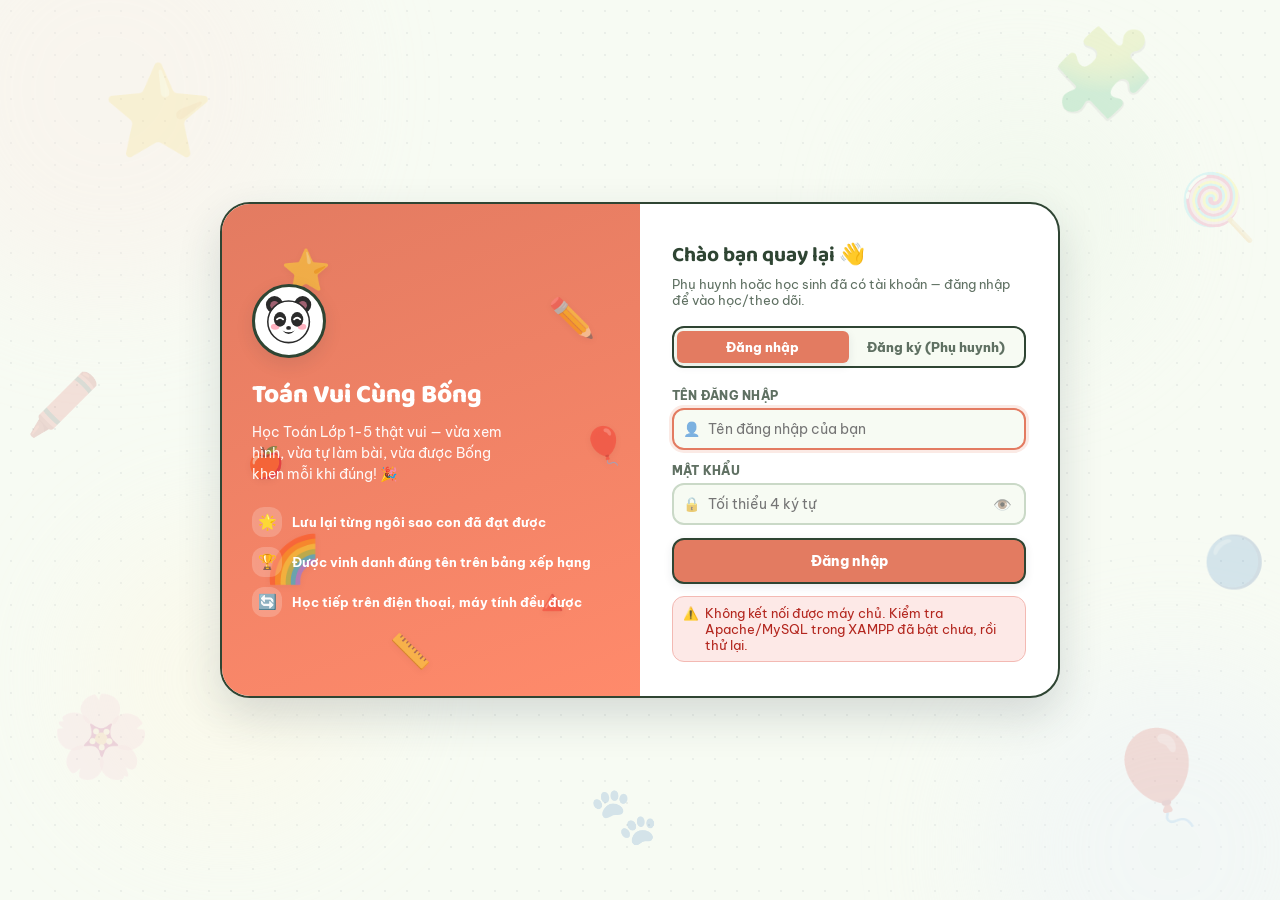
==== index.html @ b0e792e6 "Add files via upload" ====
<!DOCTYPE html>
<html lang="vi">
<head>
    <meta charset="UTF-8">
    <meta name="viewport" content="width=device-width, initial-scale=1.0">
    <meta name="description" content="MathUniverse - Học Toán Tiểu Học bám sách Kết Nối Tri Thức Với Cuộc Sống. Học sinh tự làm bài, gõ đáp án và được chấm điểm ngay, có hình minh họa trực quan cho mọi dạng bài.">
    <meta name="author" content="MathUniverse Team">
    <title>MathUniverse - Học Toán Tiểu Học</title>
    <link rel="preconnect" href="https://fonts.googleapis.com">
    <link rel="preconnect" href="https://fonts.gstatic.com" crossorigin>
    <link href="https://fonts.googleapis.com/css2?family=Nunito:wght@400;600;700;800;900&family=JetBrains+Mono:wght@500;700&display=swap" rel="stylesheet">
    <link rel="stylesheet" href="style.css">
    <link rel="manifest" href="manifest.json">
    <meta name="theme-color" content="#4e9b55">
    <link rel="icon" href="icon.svg" type="image/svg+xml">
    <link rel="apple-touch-icon" href="icon.svg">
</head>
<body>
    <a href="#main-content" class="skip-to-content">Bỏ qua, đến nội dung chính</a>

    <!-- ===== TOAST CONTAINER ===== -->
    <div id="toast-container"></div>

    <!-- ===== NAVBAR ===== -->
    <nav class="navbar">
        <div class="nav-left">
            <button class="hamburger" id="hamburgerBtn" aria-label="Mở/Đóng menu">☰</button>
            <div class="logo" onclick="showWelcome()">
                <span class="logo-mascot" id="header-mascot"></span>
                <div class="letters">
                    <span>T</span><span>o</span><span>á</span><span>n</span>&nbsp;<span>V</span><span>u</span><span>i</span>
                </div>
            </div>
        </div>
        <div class="nav-title">Học Mà Chơi — Chơi Mà Học</div>
        <div class="nav-actions">
            <button class="nav-stats-btn" onclick="openForestBook()" id="forest-book-nav-btn" title="Sổ Rừng Xanh">🐾 <span class="nav-btn-label">Rừng Xanh</span> <span class="mu-ff-badge" id="forest-book-count">0/6</span></button>
            <div class="nav-icon-group">
                <button class="darkmode-btn" id="soundToggleBtn" onclick="toggleSound()" title="Bật/tắt âm thanh" aria-label="Bật hoặc tắt âm thanh phản hồi" aria-pressed="false">🔊</button>
            </div>
            <div class="mode-switch">
                <button class="mode-btn active" id="modeLearnBtn" onclick="switchMode('learn')">📖 Học Công Thức</button>
                <button class="mode-btn" id="modeQuizBtn" onclick="switchMode('quiz')">📝 Ôn Tập</button>
            </div>
        </div>
    </nav>

    <div class="app-container">
        <aside class="sidebar" id="sidebar">
            <div class="sidebar-brand" onclick="showWelcome()">🏠 Trang Chủ</div>

            <!-- SEARCH BAR -->
            <div class="search-wrap" id="search-wrap-learn">
                <input type="text" id="formula-search" placeholder="🔍 Tìm công thức..." autocomplete="off" oninput="handleSearch(this.value)">
                <div class="search-results" id="search-results"></div>
            </div>


            <!-- ===== MENU CHẾ ĐỘ HỌC ===== -->
            <!-- 5 nhóm Lớp 1 → Lớp 5 được curriculum.js dựng động tại đây, bám sách Kết Nối Tri Thức Với Cuộc Sống -->
            <div id="menu-learn">
                <!-- BOOKMARKS -->
                <div class="menu-group" id="bookmark-group" style="display:none;">
                    <div class="menu-header">⭐ Đã Đánh Dấu</div>
                    <div class="recent-list" id="bookmark-list"></div>
                </div>
            </div>

            <!-- ===== MENU CHẾ ĐỘ QUIZ ===== -->
            <div id="menu-quiz" style="display:none;">
                <div class="menu-group" id="quiz-grade-group">
                    <div class="menu-header" id="quiz-grade-menu-header">📝 Chọn Khối Lớp</div>
                    <button class="menu-item quiz-select" data-grade="1" onclick="chooseLevel('lop1', this)">🐣 Ôn Tập Lớp 1</button>
                    <div class="highscore-box" data-grade="1" id="highscore-lop1">Lớp 1: chưa có dữ liệu</div>
                    <button class="menu-item quiz-select" data-grade="2" onclick="chooseLevel('lop2', this)">🐰 Ôn Tập Lớp 2</button>
                    <div class="highscore-box" data-grade="2" id="highscore-lop2">Lớp 2: chưa có dữ liệu</div>
                    <button class="menu-item quiz-select" data-grade="3" onclick="chooseLevel('lop3', this)">🐱 Ôn Tập Lớp 3</button>
                    <div class="highscore-box" data-grade="3" id="highscore-lop3">Lớp 3: chưa có dữ liệu</div>
                    <button class="menu-item quiz-select" data-grade="4" onclick="chooseLevel('lop4', this)">🦊 Ôn Tập Lớp 4</button>
                    <div class="highscore-box" data-grade="4" id="highscore-lop4">Lớp 4: chưa có dữ liệu</div>
                    <button class="menu-item quiz-select" data-grade="5" onclick="chooseLevel('lop5', this)">🦉 Ôn Tập Lớp 5</button>
                    <div class="highscore-box" data-grade="5" id="highscore-lop5">Lớp 5: chưa có dữ liệu</div>
                </div>
            </div>
        </aside>

        <main class="workspace" id="main-content">

            <!-- ================= CHẾ ĐỘ HỌC ================= -->
            <div id="learn-panels">
                <div id="welcome-screen" class="formula-panel active">
                    <div class="welcome-hero">
                        <div class="hero-blob hero-blob-1"></div>
                        <div class="hero-blob hero-blob-2"></div>
                        <div class="hero-mascot" id="hero-mascot"></div>
                        <h1 class="hero-title">Chào Mừng Đến Với <span class="hero-brand">Toán Vui</span>!</h1>
                        <p class="hero-subtitle" id="hero-greeting">Học toán không còn nhàm chán, gõ đáp án, và chinh phục từng khối lớp Tiểu Học nhé! 🚀</p>
                        <div class="hero-quote" id="hero-quote">💡 "Toán học là ngôn ngữ mà vũ trụ dùng để viết chính nó."</div>
                        <div class="streak-badge" id="streak-badge" style="display:none;">
                            <span class="streak-fire">🔥</span>
                            <span id="streak-count">0</span> ngày học liên tục
                        </div>
                    </div>

                    <section class="daily-mission-card" aria-labelledby="daily-mission-title">
                        <div class="daily-mission-art" aria-hidden="true">
                            <span class="mission-leaf leaf-1">🍃</span>
                            <span class="mission-leaf leaf-2">🍃</span>
                            <span class="mission-dot dot-1"></span>
                            <span class="mission-dot dot-2"></span>
                            <img src="bear-mission.svg" alt="Gấu con" class="daily-mission-mascot">
                        </div>
                        <div class="daily-mission-main">
                            <div class="daily-mission-kicker">🌿 NHIỆM VỤ HÔM NAY</div>
                            <h2 id="daily-mission-title">Giúp Gấu con thu thập 5 chiếc lá</h2>
                            <p id="daily-mission-desc">Trả lời 5 câu hỏi Toán phù hợp với lớp của bạn để hoàn thành nhiệm vụ.</p>
                            <div class="daily-mission-progress" id="daily-mission-progress" role="progressbar" aria-valuemin="0" aria-valuemax="5" aria-valuenow="0" aria-label="Đã hoàn thành 0 trên 5 câu hỏi">
                                <span class="mission-step">🍃</span>
                                <span class="mission-line"></span>
                                <span class="mission-step">🍃</span>
                                <span class="mission-line"></span>
                                <span class="mission-step">🍃</span>
                                <span class="mission-line"></span>
                                <span class="mission-step">🍃</span>
                                <span class="mission-line"></span>
                                <span class="mission-step">🍃</span>
                            </div>
                            <div class="daily-mission-status" id="daily-mission-status">Chưa bắt đầu · <strong>0 / 5 chiếc lá</strong></div>
                        </div>
                        <div class="daily-mission-reward">
                            <div class="reward-title">Phần thưởng</div>
                            <div class="reward-star" aria-hidden="true">★</div>
                            <div class="reward-points">+10 điểm</div>
                            <button type="button" class="daily-mission-btn" id="daily-mission-btn" onclick="startDailyMission()">BẮT ĐẦU NHIỆM VỤ <span aria-hidden="true">→</span></button>
                        </div>
                    </section>
                </div>

            </div>

            <!-- ================= CHẾ ĐỘ QUIZ ================= -->
            <div id="quiz-panels" style="display:none;">
                <div id="quiz-intro" class="formula-panel active">
                    <div class="welcome-box">
                        <h1>📝 Khu Vực Ôn Tập Tổng Hợp</h1>
                        <p>Chọn một khối lớp ở menu bên trái để bắt đầu 10 câu hỏi trộn từ tất cả bài học của lớp đó. Không giới hạn thời gian — tự làm bài, gõ đáp số, rồi bấm Xác Nhận để được chấm điểm ngay. Điểm cao nhất được lưu lại!</p>
                        <div class="feature-badges">
                            <span class="badge b-1">✦ 10 Câu / Bài</span>
                            <span class="badge b-2">✦ Không Giới Hạn Thời Gian</span>
                            <span class="badge b-3">✦ Lưu Điểm Cao</span>
                        </div>
                    </div>
                </div>

                <div id="quiz-difficulty-select" class="formula-panel">
                    <div class="welcome-box">
                        <h1>Chọn Mức Độ Đề — <span id="difficulty-level-label">Lớp 1</span></h1>
                        <p>Số liệu trong đề sẽ lớn hơn/khó hơn dần theo mức bạn chọn, nhưng vẫn đúng dạng bài đã học ở khối lớp này.</p>
                        <div class="difficulty-buttons">
                            <button class="calc-btn diff-btn diff-easy" onclick="promptStudentNameThenRun(() => startQuiz('easy'))">🟢 Dễ</button>
                            <button class="calc-btn diff-btn diff-medium" onclick="promptStudentNameThenRun(() => startQuiz('medium'))">🟡 Trung Bình</button>
                            <button class="calc-btn diff-btn diff-hard" onclick="promptStudentNameThenRun(() => startQuiz('hard'))">🔴 Khó</button>
                        </div>
                    </div>
                </div>

                <div id="quiz-active" class="formula-panel">
                    <div class="quiz-header">
                        <span id="quiz-level-label">Lớp 1</span>
                        <span id="quiz-progress">Câu 1 / 10</span>
                        <span id="quiz-score">Điểm: 0</span>
                    </div>
                    <!-- Progress bar -->
                    <div class="quiz-progress-bar">
                        <div class="quiz-progress-fill" id="quiz-progress-fill" style="width:10%;"></div>
                    </div>
                    <!-- Timer: không dùng cho Tiểu học (luôn ẩn), giữ lại phần tử để không vỡ code -->
                    <div class="quiz-timer-wrap" id="quiz-timer-wrap" style="display:none;">
                        <div class="quiz-timer-label" id="quiz-timer-label">⏱️ 60s</div>
                        <div class="quiz-timer-bar">
                            <div class="quiz-timer-fill" id="quiz-timer-fill"></div>
                        </div>
                    </div>
                    <div class="quiz-question" id="quiz-question">Đang tải câu hỏi...</div>
                    <!-- F1: Nút đọc to đề bài -->
                    <button id="quiz-read-btn" class="quiz-read-btn" style="display:none;" aria-label="Đọc to đề bài">
                        🔊 Nghe đề
                    </button>
                    <div class="mu-practice-visual" id="quiz-visual"></div>
                    <!-- F2: Chọn đáp án cho Lớp 1 & 2 (thay cho bộ đếm số trước đây) -->
                    <div id="quiz-choice-row" class="mu-choice-row" style="display:none;"></div>
                    <div class="input-area">
                        <input type="number" step="any" id="quiz-answer-input" placeholder="Nhập đáp số của bạn">
                    </div>
                    <button class="calc-btn" id="quiz-submit-btn" onclick="submitQuizAnswer()"><span class="btn-icon">✓</span><span class="btn-label">Xác Nhận Đáp Án</span></button>
                    <div class="output-box" id="quiz-feedback" style="display:none;"></div>
                    <button class="calc-btn next-btn" id="quiz-next-btn" style="display:none;" onclick="nextQuizQuestion()"><span class="btn-label">Câu Tiếp Theo</span><span class="btn-icon">→</span></button>
                </div>

                <div id="quiz-result" class="formula-panel">
                    <div class="welcome-box">
                        <h1 id="quiz-result-title">🎉 Hoàn Thành Bài Kiểm Tra!</h1>
                        <!-- Score ring -->
                        <div class="result-score-ring">
                            <svg width="130" height="130" viewBox="0 0 130 130">
                                <circle cx="65" cy="65" r="56" fill="none" stroke="#e5e7eb" stroke-width="10"/>
                                <circle cx="65" cy="65" r="56" fill="none" stroke="#4f46e5" stroke-width="10"
                                    stroke-dasharray="351.86" stroke-dashoffset="351.86"
                                    id="score-ring-circle" stroke-linecap="round"/>
                            </svg>
                            <div class="ring-num" id="result-ring-num">0</div>
                            <div class="ring-den">/10</div>
                        </div>
                        <div class="quiz-result-breakdown">
                            <div class="breakdown-card bc-correct">
                                <div class="bc-num" id="result-correct">0</div>
                                <div class="bc-label">✅ Đúng</div>
                            </div>
                            <div class="breakdown-card bc-wrong">
                                <div class="bc-num" id="result-wrong">0</div>
                                <div class="bc-label">❌ Sai</div>
                            </div>
                            <div class="breakdown-card bc-pct">
                                <div class="bc-num" id="result-pct">0%</div>
                                <div class="bc-label">📊 Tỉ Lệ</div>
                            </div>
                        </div>
                        <div style="display:flex;gap:12px;justify-content:center;margin-top:24px;flex-wrap:wrap;">
                            <button class="calc-btn" style="width:auto;padding:13px 28px;" onclick="retryQuiz()">🔄 Làm Lại</button>
                            <button class="calc-btn next-btn" id="quiz-result-back-btn" style="width:auto;padding:13px 28px;" onclick="showWelcome()">⬅ Trang Chủ</button>
                        </div>
                        <!-- Chỉ hiện cho bài Ôn Tập/Đề Thi thường (không phải luyện theo chủ đề
                             hay Nhiệm Vụ Hôm Nay) — khớp điều kiện saveToLeaderboard() trong quiz.js -->
                        <button type="button" class="leaderboard-entry-btn" id="quiz-result-leaderboard-btn" style="display:none;" onclick="openLeaderboard()">🏆 Xem Bảng Xếp Hạng</button>
                    </div>
                </div>

            </div>

        </main>
    </div>

    <!-- ===== MODAL GIỚI THIỆU LẦN ĐẦU (ONBOARDING) ===== -->
    <!-- ===== MODAL BẢNG XẾP HẠNG LỚP HỌC ===== -->
    <div class="modal-overlay" id="leaderboard-modal" onclick="closeLeaderboard(event)">
        <div class="modal-box" onclick="event.stopPropagation()">
            <div class="modal-header">
                <span class="modal-title">🏆 Bảng Xếp Hạng Lớp Học</span>
                <button class="modal-close" onclick="closeLeaderboard()" aria-label="Đóng">✕</button>
            </div>
            <p class="stats-note">📌 Bảng này lưu điểm của những học sinh đã làm bài <strong>trên chính máy này</strong>. Nếu đổi thiết bị, bảng xếp hạng sẽ không đồng bộ (vì web không có server).</p>
            <div class="lb-filter">
                <button class="fc-filter-btn active" data-level="all" onclick="filterLeaderboard('all', this)">Tất Cả</button>
                <button class="fc-filter-btn" data-level="lop1" onclick="filterLeaderboard('lop1', this)">Lớp 1</button>
                <button class="fc-filter-btn" data-level="lop2" onclick="filterLeaderboard('lop2', this)">Lớp 2</button>
                <button class="fc-filter-btn" data-level="lop3" onclick="filterLeaderboard('lop3', this)">Lớp 3</button>
                <button class="fc-filter-btn" data-level="lop4" onclick="filterLeaderboard('lop4', this)">Lớp 4</button>
                <button class="fc-filter-btn" data-level="lop5" onclick="filterLeaderboard('lop5', this)">Lớp 5</button>
            </div>
            <div class="lb-list" id="leaderboard-list"></div>
            <button class="calc-btn" style="margin-top:14px;background:linear-gradient(135deg,#dc2626,#991b1b);" onclick="clearLeaderboard()">🗑️ Xóa Bảng Xếp Hạng</button>
        </div>
    </div>

    <!-- ===== MODAL NHẮC NGHỈ GIẢI LAO ===== -->
    <div class="modal-overlay break-reminder-overlay" id="break-reminder-overlay">
        <div class="modal-box break-reminder-box" onclick="event.stopPropagation()">
            <div class="break-emoji-wrap">
                <span class="break-emoji">🦉</span>
                <div class="break-rings">
                    <div class="break-ring break-ring-1"></div>
                    <div class="break-ring break-ring-2"></div>
                </div>
            </div>
            <h2 class="break-title">Nghỉ Giải Lao Một Chút Nhé! 🌿</h2>
            <p class="break-msg">Bống mỏi mắt rồi! Mình đứng dậy vươn vai một chút nhé!</p>
            <div class="break-tips">
                <div class="break-tip">👀 Nhìn ra xa ít nhất 20 giây</div>
                <div class="break-tip">🙆 Vươn tay và lắc cổ nhẹ nhàng</div>
                <div class="break-tip">💧 Uống một ngụm nước mát</div>
            </div>
            <div class="break-actions">
                <button class="calc-btn" id="break-ok-btn" onclick="dismissBreak(false)">Mình Sẵn Sàng Rồi! 💪</button>
                <button class="break-snooze-btn" onclick="dismissBreak(true)">⏰ Snooze 5 phút</button>
            </div>
        </div>
    </div>

    <!-- ===== MODAL NHẬP TÊN TRƯỚC KHI LÀM BÀI (dùng cho bảng xếp hạng) ===== -->
    <div class="modal-overlay" id="name-prompt-modal">
        <div class="modal-box" style="max-width:360px;" onclick="event.stopPropagation()">
            <div class="modal-header">
                <span class="modal-title">👋 Bạn Tên Gì?</span>
            </div>
            <p style="font-size:0.85rem;color:var(--text-3);margin-bottom:14px;">Nhập tên để lưu điểm vào Bảng Xếp Hạng Lớp Học (có thể bỏ trống nếu không muốn tham gia).</p>
            <input type="text" id="student-name-input" placeholder="Tên của bạn..." style="width:100%;padding:12px 16px;border:2px solid var(--border);border-radius:var(--r-md);font-size:1rem;font-weight:700;margin-bottom:14px;box-sizing:border-box;">
            <button class="calc-btn" onclick="confirmStudentName()">Bắt Đầu Làm Bài 🚀</button>
        </div>
    </div>

    <div class="modal-overlay" id="onboarding-modal">
        <div class="modal-box onboarding-box" onclick="event.stopPropagation()">
            <div class="onboarding-header">
                <span class="onboarding-logo" id="onboarding-mascot"></span>
                <h2>Chào bạn! Mình là Bống 🐼</h2>
                <p>Mình sẽ học Toán cùng bạn — vui lắm luôn, cùng xem nhé:</p>
            </div>
            <div class="onboarding-features">
                <div class="ob-feature"><span class="ob-icon">🌸</span><div><strong>Vừa Học Vừa Chơi</strong><br>Cộng trừ có hoa có quả, hình học có hình vẽ thật — không phải chỉ đọc chữ.</div></div>
                <div class="ob-feature"><span class="ob-icon">✍️</span><div><strong>Tự Làm, Tự Chấm</strong><br>Bạn gõ đáp số của mình, Bống chấm luôn và giải thích cách làm nếu sai.</div></div>
                <div class="ob-feature"><span class="ob-icon">🎈</span><div><strong>Chọn Đúng Lớp Của Bạn</strong><br>Từ Lớp 1 đến Lớp 5, chọn lớp mình đang học ở khung bên trái nhé.</div></div>
                <div class="ob-feature"><span class="ob-icon">🏆</span><div><strong>Sưu Tầm Ngôi Sao</strong><br>Làm đúng nhiều câu để lên bảng xếp hạng và mở khóa huy hiệu thật xịn!</div></div>
            </div>
            <button class="calc-btn" onclick="closeOnboarding()">Học Cùng Bống Ngay 🚀</button>
        </div>
    </div>


    <script src="svg-shapes.js"></script>
    <script src="mascot.js"></script>
    <script src="forest-friends.js"></script>
    <script src="practice-engine.js"></script>
    <script src="curriculum.js"></script>
    <script src="app-core.js"></script>
    <script src="quiz.js"></script>
    <script src="extras.js"></script>
    <script src="story-arc.js"></script>
    <script src="db-sync.js"></script>
    <script src="auth-ui.js"></script>
    <script src="usage-guard.js"></script>
    <!-- Bảng Điều Khiển Phụ Huynh giờ là 1 trang riêng (parent.html + parent.js),
         không còn nạp chung vào trang học sinh này nữa. -->
</body>

</html>
---- style.css ----
@import url('https://fonts.googleapis.com/css2?family=Baloo+2:wght@500;600;700;800&family=Be+Vietnam+Pro:wght@400;500;600;700;800;900&family=JetBrains+Mono:wght@500;700&display=swap');

/* ===== DESIGN TOKENS — "VỞ BÀI TẬP SỐ" (DIGITAL NOTEBOOK) ===== */
:root {
    /* --- Nền giấy & mực --- */
    --white:    #ffffff;
    --paper:    #f7fbf3;
    --bg:       #f7fbf3;
    --bg-card:  #ffffff;
    --bg-sidebar: #fbfdf9;

    
    --blue:    #4f78c7;   
    --blue-lt: #eaf0fb;
    --cyan:    #2f9f8f;
    --cyan-lt: #d9f5f0;
    --green:   #4e9b55;   
    --green-lt:#e8f4e5;
    --orange:  #d9903d;   
    --orange-lt:#fff0dd;
    --pink:    #d9788f;   
    --pink-lt: #fae9ee;
    --purple:  #8a78b7;
    --purple-lt:#f0ecf8;
    --yellow:  #d9ab3f;  
    --yellow-lt:#fff6df;
    --coral:   #e37b61;   
    --coral-lt:#fbeae5;

    --text:     #2f4533;
    --text-2:   #5f7062;
    --text-3:   #95a398;
    --border:   #dfe9dc;
    --border-2: #cad9c7;

    /* --- Bóng đổ mềm mại, có độ mờ lan tỏa (thay cho kiểu "giấy cắt dán"
       cứng cạnh trước đây) — tạo cảm giác nhẹ nhàng, gần gũi hơn với các em
       nhỏ tuổi thay vì phong cách sắc cạnh kiểu ứng dụng văn phòng. --- */
    --shadow-sm:  0 3px 10px rgba(36,48,61,0.09);
    --shadow-md:  0 6px 18px rgba(36,48,61,0.11);
    --shadow-lg:  0 10px 26px rgba(36,48,61,0.13);
    --shadow-xl:  0 18px 44px rgba(36,48,61,0.16);

    /* --- Viền: mảnh và trong hơn (không còn viền đen đậm 2-3px) để mọi thẻ,
       nút, khung đều mềm mắt hơn — dùng --outline thay cho border đen. --- */
    --outline: rgba(73,108,75,0.14);

    /* --- Bo góc: tròn trịa, "bồng bềnh" hơn — phù hợp gu thẩm mỹ trẻ tiểu học --- */
    --r-sm: 12px;
    --r-md: 18px;
    --r-lg: 24px;
    --r-xl: 30px;
    --r-full: 9999px;

    /* --- Chuyển động --- */
    --ease: all 0.2s cubic-bezier(0.4,0,0.2,1);
    --ease-bounce: all 0.35s cubic-bezier(0.175,0.885,0.32,1.275);

    --font-display: 'Baloo 2', 'Nunito', sans-serif;
    --font-body: 'Be Vietnam Pro', 'Nunito', sans-serif;
}

/* ===== RESET ===== */
*, *::before, *::after { box-sizing: border-box; margin: 0; padding: 0; }
html { scroll-behavior: smooth; }

body {
    height: 100vh;
    min-height: 0;
    background: var(--paper);
    /* Nền giấy kẻ chấm (dot-grid) tinh tế thay vì các khối gradient mờ loang mặc định */
    background-image:
        radial-gradient(circle, rgba(36,48,61,0.06) 1px, transparent 1px);
    background-size: 22px 22px;
    display: flex;
    flex-direction: column;
    overflow: hidden;
    font-family: var(--font-body), -apple-system, BlinkMacSystemFont, sans-serif;
    color: var(--text);
}

/* ===== NAVBAR ===== */
.navbar {
    width: 100%;
    height: 68px;
    background: var(--white);
    display: flex;
    align-items: center;
    justify-content: space-between;
    padding: 0 28px;
    border-bottom: 3px solid var(--outline);
    z-index: 100;
    position: relative;
    flex-shrink: 0;
}

.nav-left { display: flex; align-items: center; gap: 4px; }

/* Hamburger */
.hamburger {
    background: var(--paper);
    border: 2px solid var(--outline);
    color: var(--text);
    font-size: 1.1rem;
    width: 38px;
    height: 38px;
    border-radius: var(--r-sm);
    cursor: pointer;
    display: flex;
    align-items: center;
    justify-content: center;
    transition: var(--ease);
    margin-right: 10px;
    box-shadow: var(--shadow-sm);
}
.hamburger:hover {
    background: var(--coral);
    border-color: var(--text);
    color: white;
    transform: translate(-1px,-1px);
    box-shadow: var(--shadow-md);
}

/* Logo — Bống (linh vật SVG) thay cho hộp chữ Σ lạnh lùng cũ */
.logo { cursor: pointer; display: flex; align-items: center; gap: 8px; }
.logo-mascot {
    display: flex;
    align-items: center;
    justify-content: center;
    filter: drop-shadow(var(--shadow-sm));
    animation: heroBounce 3.2s ease-in-out infinite;
}

/* ================================================================
   BỐNG TƯƠNG TÁC — chạm/bấm vào linh vật ở bất kỳ đâu để thấy Bống
   "sống", đổi cảm xúc và nói câu dễ thương (xem mascot.js).
   ================================================================ */
.mu-mascot-live { cursor: pointer; position: relative; }
.mu-mascot-live:hover .mu-mascot { transform: scale(1.08) rotate(-3deg); }
.mu-mascot-live .mu-mascot { transition: var(--ease-bounce); }
@keyframes muPokePop {
    0% { transform: scale(1); }
    35% { transform: scale(1.22) rotate(-6deg); }
    60% { transform: scale(0.94) rotate(4deg); }
    100% { transform: scale(1) rotate(0); }
}
.mu-poke-pop .mu-mascot { animation: muPokePop 0.5s cubic-bezier(0.34,1.56,0.64,1); }

.mu-mascot-bubble {
    position: absolute; bottom: 100%; left: 50%; transform: translateX(-50%);
    margin-bottom: 10px; white-space: nowrap; z-index: 20;
    background: #fff; color: var(--text); border: 2px solid var(--outline);
    border-radius: var(--r-full); padding: 6px 14px;
    font-family: var(--font-body); font-weight: 800; font-size: 0.78rem;
    box-shadow: var(--shadow-sm);
    animation: muBubbleIn 0.25s ease, muBubbleOut 0.25s ease 1.3s forwards;
    pointer-events: none;
}
.mu-mascot-bubble::after {
    content: ''; position: absolute; top: 100%; left: 50%; transform: translateX(-50%);
    border: 6px solid transparent; border-top-color: #fff; margin-top: -1px;
}
@keyframes muBubbleIn { from { opacity: 0; transform: translate(-50%, 6px) scale(0.85); } to { opacity: 1; transform: translate(-50%, 0) scale(1); } }
@keyframes muBubbleOut { from { opacity: 1; } to { opacity: 0; transform: translate(-50%, -6px) scale(0.9); } }
.letters { display: flex; align-items: center; gap: 1px; }
.letters span {
    display: inline-block;
    font-size: 1.6rem;
    font-weight: 800;
    font-family: var(--font-display);
    line-height: 1;
    transition: var(--ease-bounce);
}
.letters span:nth-child(1) { color: var(--blue); }
.letters span:nth-child(2) { color: var(--coral); }
.letters span:nth-child(3) { color: var(--green); }
.letters span:nth-child(4) { color: #ea580c; }
.letters span:nth-child(5) { color: #db2777; }
.letters span:hover { transform: translateY(-4px) scale(1.2); }
.letters span.active {
    animation: letterBounce 0.45s cubic-bezier(0.175,0.885,0.32,1.275);
}
@keyframes letterBounce {
    0%, 100% { transform: translateY(0) scale(1); }
    50% { transform: translateY(-8px) scale(1.25); }
}

/* Nav Title */
.nav-title {
    font-size: 0.95rem;
    font-weight: 700;
    color: var(--text-2);
    background: var(--bg);
    border: 1.5px solid var(--border);
    padding: 6px 18px;
    border-radius: var(--r-full);
    letter-spacing: 0.2px;
}

/* Mode Switch */
.mode-switch {
    display: flex;
    background: var(--bg);
    border: 1.5px solid var(--border);
    border-radius: var(--r-full);
    padding: 4px;
    gap: 4px;
}
.mode-btn {
    padding: 8px 20px;
    border: none;
    border-radius: var(--r-full);
    font-size: 0.875rem;
    font-weight: 800;
    font-family: 'Nunito', sans-serif;
    cursor: pointer;
    color: var(--text-2);
    background: transparent;
    transition: var(--ease);
    white-space: nowrap;
}
.mode-btn:hover { background: var(--white); color: var(--blue); }
.mode-btn.active {
    background: linear-gradient(135deg, #4f46e5, #7c3aed);
    color: #fff;
    box-shadow: 0 2px 12px rgba(79,70,229,0.35);
}

/* ===== LAYOUT ===== */
.app-container { flex: 1 1 auto; display: flex; min-height: 0; overflow: hidden; }

/* ===== SIDEBAR ===== */
.sidebar {
    width: 280px;
    background: var(--bg-sidebar);
    border-right: 3px solid var(--outline);
    display: flex;
    flex-direction: column;
    flex-wrap: nowrap;
    box-sizing: border-box;
    padding: 18px 12px;
    overflow-y: auto;
    overflow-x: hidden;
    gap: 16px;
    flex-shrink: 0;
}
.sidebar::-webkit-scrollbar { width: 4px; }
.sidebar::-webkit-scrollbar-thumb { background: var(--border-2); border-radius: 10px; }

/* Sidebar Brand — nút "Trang Chủ" kiểu nhãn dán */
.sidebar-brand {
    font-size: 0.9rem;
    font-weight: 700;
    font-family: var(--font-display);
    color: var(--text);
    padding: 11px 16px;
    background: var(--yellow-lt);
    border: 2px solid var(--outline);
    border-radius: var(--r-md);
    text-align: center;
    cursor: pointer;
    transition: var(--ease);
    box-shadow: var(--shadow-sm);
}
.sidebar-brand:hover {
    background: var(--yellow);
    transform: translate(-2px,-2px);
    box-shadow: var(--shadow-md);
}

/* Menu Groups */
.menu-group { display: flex; flex-direction: column; flex-wrap: nowrap; gap: 2px; width: 100%; box-sizing: border-box; }
#menu-learn, #menu-quiz { display: flex; flex-direction: column; flex-wrap: nowrap; width: 100%; box-sizing: border-box; }
.menu-item, .menu-header { width: 100%; box-sizing: border-box; }

.menu-header {
    width: 100%;
    font-size: 0.72rem;
    font-family: var(--font-display);
    font-weight: 700;
    text-transform: uppercase;
    letter-spacing: 0.6px;
    padding: 10px 10px;
    display: flex;
    align-items: center;
    gap: 6px;
    background: transparent;
    border: none;
    border-radius: var(--r-sm);
    cursor: pointer;
    box-sizing: border-box;
    transition: var(--ease);
}
.menu-header:hover { background: rgba(0,0,0,0.04); }
.mh-text { flex: 1; text-align: left; }
.mh-count {
    font-size: 0.62rem;
    font-weight: 800;
    background: rgba(0,0,0,0.08);
    padding: 2px 7px;
    border-radius: var(--r-full);
    font-family: var(--font-body), sans-serif;
    text-transform: none;
    letter-spacing: 0;
}
.mh-chevron {
    display: inline-block;
    transition: transform 0.25s ease;
    font-size: 0.7rem;
}
.menu-group.collapsed .mh-chevron { transform: rotate(-90deg); }

.menu-group-items {
    display: flex;
    flex-direction: column;
    gap: 2px;
    overflow: hidden;
    max-height: 900px;
    transition: max-height 0.3s ease, opacity 0.25s ease;
    opacity: 1;
}
.menu-group.collapsed .menu-group-items {
    max-height: 0;
    opacity: 0;
}

/* Grade-level color themes */
#menu-learn .menu-group:nth-child(1) .menu-header { color: var(--orange); }
#menu-learn .menu-group:nth-child(1) .menu-item:hover { background: var(--orange-lt); color: var(--orange); }
#menu-learn .menu-group:nth-child(1) .menu-item.active {
    background: linear-gradient(135deg, #ea580c, #dc2626);
    color: #fff;
    box-shadow: 0 4px 16px rgba(234,88,12,0.3);
}

#menu-learn .menu-group:nth-child(2) .menu-header { color: var(--blue); }
#menu-learn .menu-group:nth-child(2) .menu-item:hover { background: var(--blue-lt); color: var(--blue); }
#menu-learn .menu-group:nth-child(2) .menu-item.active {
    background: linear-gradient(135deg, #4f46e5, #7c3aed);
    color: #fff;
    box-shadow: 0 4px 16px rgba(79,70,229,0.3);
}

#menu-learn .menu-group:nth-child(3) .menu-header { color: var(--green); }
#menu-learn .menu-group:nth-child(3) .menu-item:hover { background: var(--green-lt); color: var(--green); }
#menu-learn .menu-group:nth-child(3) .menu-item.active {
    background: linear-gradient(135deg, #16a34a, #0d9488);
    color: #fff;
    box-shadow: 0 4px 16px rgba(22,163,74,0.3);
}

#menu-learn .menu-group:nth-child(4) .menu-header { color: var(--purple); }
#menu-learn .menu-group:nth-child(4) .menu-item:hover { background: var(--purple-lt); color: var(--purple); }
#menu-learn .menu-group:nth-child(4) .menu-item.active {
    background: linear-gradient(135deg, #7c3aed, #a21caf);
    color: #fff;
    box-shadow: 0 4px 16px rgba(124,58,237,0.3);
}

#menu-learn .menu-group:nth-child(5) .menu-header { color: var(--cyan); }
#menu-learn .menu-group:nth-child(5) .menu-item:hover { background: var(--cyan-lt); color: var(--cyan); }
#menu-learn .menu-group:nth-child(5) .menu-item.active {
    background: linear-gradient(135deg, #0891b2, #0e7490);
    color: #fff;
    box-shadow: 0 4px 16px rgba(8,145,178,0.3);
}

.menu-item {
    width: 100%;
    text-align: left;
    padding: 9px 13px;
    background: transparent;
    border: none;
    border-radius: var(--r-sm);
    font-size: 0.875rem;
    font-weight: 600;
    font-family: var(--font-body), sans-serif;
    color: var(--text-2);
    cursor: pointer;
    transition: var(--ease);
}
.menu-item.active { color: #fff; }

/* Quiz menu items */
#menu-quiz .menu-item:hover { background: var(--coral-lt); color: var(--coral); }
#menu-quiz .menu-item.active {
    background: var(--coral);
    color: #fff;
    box-shadow: var(--shadow-sm);
}

.highscore-box {
    padding: 9px 13px;
    background: var(--yellow-lt);
    border: 2px solid var(--outline);
    border-radius: var(--r-sm);
    font-size: 0.8rem;
    font-weight: 700;
    color: #8a6400;
    font-family: 'JetBrains Mono', monospace;
}

/* ===== WORKSPACE ===== */
.workspace {
    flex: 1;
    padding: 36px;
    overflow-y: auto;
    min-height: 0;
    display: flex;
    justify-content: center;
    align-items: flex-start;
    overscroll-behavior: contain;
}
.workspace::-webkit-scrollbar { width: 6px; }
.workspace::-webkit-scrollbar-thumb { background: var(--border-2); border-radius: 10px; }

/* ===== FORMULA PANEL ===== */
.formula-panel {
    display: none;
    width: 100%;
    max-width: 760px;
    background: var(--bg-card);
    border-radius: var(--r-lg);
    padding: 40px 44px;
    border: 3px solid var(--outline);
    box-shadow: var(--shadow-xl);
    animation: panelReveal 0.3s cubic-bezier(0.16,1,0.3,1) forwards;
    position: relative;
}

/* Góc "đục lỗ sổ tay" — chi tiết chữ ký gợi cảm giác thẻ bài tập thật */
.formula-panel::before {
    content: '';
    position: absolute;
    top: 18px; left: -3px;
    width: 10px; height: 10px;
    background: var(--paper);
    border: 3px solid var(--outline);
    border-radius: 50%;
}
.formula-panel[data-level="1"] { border-top: 8px solid var(--orange); }
.formula-panel[data-level="2"] { border-top: 8px solid var(--blue); }
.formula-panel[data-level="3"] { border-top: 8px solid var(--green); }
.formula-panel[data-level="4"] { border-top: 8px solid var(--purple); }
.formula-panel[data-level="5"] { border-top: 8px solid var(--cyan); }
#welcome-screen.formula-panel { border-top-width: 3px; }

.formula-panel.active { display: block; }

@keyframes panelReveal {
    from { opacity: 0; transform: translateY(14px); }
    to   { opacity: 1; transform: translateY(0); }
}

/* Panel heading */
.formula-panel h2 {
    font-size: 1.6rem;
    font-weight: 700;
    font-family: var(--font-display);
    color: var(--text);
    margin-bottom: 14px;
    line-height: 1.25;
}

/* Formula expression */
.formula-expr {
    background: linear-gradient(135deg, #ede9fe, #fce7f3);
    border: 1.5px solid rgba(124,58,237,0.2);
    border-left: 5px solid var(--purple);
    padding: 14px 20px;
    border-radius: var(--r-md);
    color: var(--purple);
    font-family: 'JetBrains Mono', monospace;
    font-size: 0.9rem;
    font-weight: 700;
    margin-bottom: 30px;
    line-height: 1.6;
}

/* ===== INPUT AREA ===== */
.input-area {
    display: flex;
    flex-direction: column;
    gap: 14px;
    margin-bottom: 22px;
}
.input-area.row { flex-direction: row; }
.input-area.row input,
.input-area.row select { flex: 1; min-width: 0; }

.input-area input,
.input-area select {
    padding: 13px 18px;
    border: 2px solid var(--border);
    border-radius: var(--r-md);
    font-size: 1rem;
    font-weight: 700;
    font-family: 'Nunito', sans-serif;
    outline: none;
    background: var(--bg);
    color: var(--text);
    transition: var(--ease);
    appearance: none;
    -webkit-appearance: none;
}
.input-area input::placeholder { color: var(--text-3); font-weight: 600; }
.input-area input:focus,
.input-area select:focus {
    border-color: var(--blue);
    background: var(--white);
    box-shadow: 0 0 0 4px rgba(79,70,229,0.12);
}
.input-area select { cursor: pointer; }

/* ===== CALC BUTTON ===== */
.calc-btn {
    width: 100%;
    padding: 14px 24px;
    border: 3px solid var(--outline);
    border-radius: var(--r-md);
    background: var(--coral);
    color: #fff;
    font-size: 1rem;
    font-weight: 700;
    font-family: var(--font-display);
    cursor: pointer;
    letter-spacing: 0.2px;
    transition: transform 0.12s ease, box-shadow 0.12s ease;
    position: relative;
    box-shadow: var(--shadow-md);
}
.calc-btn:active { transform: translate(3px,4px); box-shadow: none; }
.calc-btn:hover { filter: brightness(1.06); }

/* Next button (quiz) */
.next-btn {
    background: var(--green);
    box-shadow: var(--shadow-md);
    margin-top: 14px;
}
.next-btn:active { transform: translate(3px,4px); box-shadow: none; }

/* ===== OUTPUT BOX ===== */
.output-box {
    margin-top: 26px;
    background: var(--green-lt);
    border: 2px solid var(--outline);
    border-left: 6px solid var(--green);
    padding: 20px 24px;
    border-radius: var(--r-md);
    font-family: 'JetBrains Mono', monospace;
    font-size: 0.95rem;
    font-weight: 700;
    color: #14532d;
    line-height: 1.8;
    animation: outputPop 0.25s cubic-bezier(0.16,1,0.3,1);
}
@keyframes outputPop {
    from { opacity: 0; transform: translateY(6px); }
    to   { opacity: 1; transform: translateY(0); }
}
.mu-fb-mascot { display: flex; justify-content: center; margin-bottom: 8px; }
.mu-fb-mascot .mu-mascot { animation: heroBounce 1.6s ease-in-out infinite; }

/* ===== WELCOME SCREEN ===== */
.welcome-box { text-align: center; padding: 12px 0; }

.welcome-box h1 {
    font-size: 2.1rem;
    font-weight: 700;
    font-family: var(--font-display);
    color: var(--text);
    margin-bottom: 16px;
    line-height: 1.25;
}

.welcome-box p {
    font-size: 1.05rem;
    color: var(--text-2);
    line-height: 1.7;
    margin-bottom: 32px;
    max-width: 520px;
    margin-left: auto;
    margin-right: auto;
}
.welcome-box p strong { color: var(--blue); font-weight: 800; }

/* Feature badges */
.feature-badges { display: flex; justify-content: center; gap: 10px; flex-wrap: wrap; }
.badge {
    padding: 9px 20px;
    border-radius: var(--r-full);
    font-weight: 800;
    font-size: 0.85rem;
    transition: var(--ease);
    cursor: default;
    border: 2px solid transparent;
}
.badge:hover { transform: translateY(-3px); box-shadow: var(--shadow-md); }
.badge.b-1 { background: var(--cyan-lt);   color: var(--cyan);   border-color: rgba(8,145,178,0.25); }
.badge.b-2 { background: var(--purple-lt); color: var(--purple); border-color: rgba(124,58,237,0.25); }
.badge.b-3 { background: var(--green-lt);  color: var(--green);  border-color: rgba(22,163,74,0.25); }

/* ===== QUIZ ===== */
.quiz-header {
    display: flex;
    justify-content: space-between;
    align-items: center;
    background: var(--bg);
    border: 1.5px solid var(--border);
    border-radius: var(--r-md);
    padding: 13px 20px;
    margin-bottom: 24px;
}
.quiz-header span { font-size: 0.87rem; font-weight: 800; color: var(--text-2); }

#quiz-level-label {
    background: var(--purple-lt);
    color: var(--purple);
    padding: 4px 14px;
    border-radius: var(--r-full);
    font-size: 0.85rem;
}
#quiz-progress {
    background: var(--blue-lt);
    color: var(--blue);
    padding: 4px 14px;
    border-radius: var(--r-full);
    font-size: 0.85rem;
}
#quiz-score {
    background: var(--green-lt);
    color: var(--green);
    padding: 4px 14px;
    border-radius: var(--r-full);
    font-size: 0.85rem;
}

.quiz-question {
    font-size: 1.3rem;
    font-weight: 800;
    color: var(--text);
    background: var(--bg);
    border: 1.5px solid var(--border);
    border-radius: var(--r-lg);
    padding: 28px 30px;
    margin-bottom: 22px;
    line-height: 1.5;
    min-height: 88px;
    display: flex;
    align-items: center;
}

/* ===== SCROLLBAR ===== */
* { scrollbar-width: thin; scrollbar-color: var(--border-2) transparent; }

/* ===== KEYFRAMES ===== */
@keyframes slideIn {
    from { opacity: 0; transform: translateY(15px); }
    to   { opacity: 1; transform: translateY(0); }
}

/* ===== SIDEBAR COLLAPSE (Desktop) ===== */
.sidebar.collapsed {
    width: 0;
    padding: 0;
    overflow: hidden;
    border-right: none;
}

/* ===== SEARCH BAR ===== */
.search-wrap {
    position: relative;
}
.search-wrap input {
    width: 100%;
    padding: 9px 36px 9px 14px;
    border: 1.5px solid var(--border);
    border-radius: var(--r-full);
    font-size: 0.85rem;
    font-weight: 600;
    font-family: 'Nunito', sans-serif;
    background: var(--bg);
    color: var(--text);
    outline: none;
    transition: var(--ease);
}
.search-wrap input:focus {
    border-color: var(--blue);
    background: var(--white);
    box-shadow: 0 0 0 3px rgba(79,70,229,0.1);
}
.search-wrap input::placeholder { color: var(--text-3); }
.search-results {
    position: absolute;
    top: calc(100% + 6px);
    left: 0; right: 0;
    background: var(--white);
    border: 1.5px solid var(--border);
    border-radius: var(--r-md);
    box-shadow: var(--shadow-lg);
    z-index: 200;
    overflow: hidden;
    display: none;
}
.search-results.open { display: block; }
.search-result-item {
    padding: 10px 14px;
    font-size: 0.87rem;
    font-weight: 700;
    color: var(--text-2);
    cursor: pointer;
    transition: var(--ease);
    display: flex;
    align-items: center;
    gap: 8px;
}
.search-result-item:hover {
    background: var(--blue-lt);
    color: var(--blue);
}
.search-result-item .search-level {
    font-size: 0.7rem;
    font-weight: 800;
    padding: 2px 8px;
    border-radius: var(--r-full);
    margin-left: auto;
    white-space: nowrap;
}
.level-tag-1 { background: var(--orange-lt); color: var(--orange); }
.level-tag-2 { background: var(--blue-lt);   color: var(--blue); }
.level-tag-3 { background: var(--green-lt);  color: var(--green); }
.level-tag-4 { background: var(--purple-lt); color: var(--purple); }
.level-tag-5 { background: var(--cyan-lt);   color: var(--cyan); }

/* ===== RECENT VIEWED ===== */
.recent-list {
    display: flex;
    flex-direction: column;
    gap: 3px;
}
.recent-item {
    display: flex;
    align-items: center;
    gap: 6px;
    padding: 7px 12px;
    border-radius: var(--r-sm);
    font-size: 0.8rem;
    font-weight: 700;
    color: var(--text-3);
    cursor: pointer;
    transition: var(--ease);
    background: transparent;
    border: none;
    text-align: left;
    font-family: 'Nunito', sans-serif;
}
.recent-item:hover { background: var(--bg); color: var(--text-2); }

/* ===== TOAST NOTIFICATION ===== */
#toast-container {
    position: fixed;
    bottom: 24px;
    right: 24px;
    z-index: 9999;
    display: flex;
    flex-direction: column;
    gap: 10px;
    pointer-events: none;
}
.toast {
    display: flex;
    align-items: center;
    gap: 10px;
    padding: 12px 20px;
    background: var(--white);
    border-radius: var(--r-md);
    box-shadow: var(--shadow-lg);
    border-left: 4px solid var(--blue);
    font-size: 0.9rem;
    font-weight: 700;
    color: var(--text);
    pointer-events: all;
    animation: toastIn 0.35s cubic-bezier(0.16,1,0.3,1), toastOut 0.3s ease 2.7s forwards;
    min-width: 220px;
    max-width: 340px;
}
.toast.success { border-left-color: var(--green); }
.toast.error   { border-left-color: #dc2626; }
.toast.info    { border-left-color: var(--blue); }
@keyframes toastIn {
    from { opacity: 0; transform: translateX(40px); }
    to   { opacity: 1; transform: translateX(0); }
}
@keyframes toastOut {
    from { opacity: 1; transform: translateX(0); }
    to   { opacity: 0; transform: translateX(40px); }
}

/* ===== BOOKMARK BUTTON ===== */
.panel-actions {
    display: flex;
    gap: 8px;
    margin-bottom: 18px;
    flex-wrap: wrap;
}
.action-tag {
    display: inline-flex;
    align-items: center;
    gap: 5px;
    padding: 5px 14px;
    border-radius: var(--r-full);
    font-size: 0.78rem;
    font-weight: 800;
    font-family: 'Nunito', sans-serif;
    border: 1.5px solid var(--border);
    background: var(--bg);
    color: var(--text-2);
    cursor: pointer;
    transition: var(--ease);
}
.action-tag:hover { border-color: var(--blue); color: var(--blue); background: var(--blue-lt); }
.action-tag.bookmarked {
    background: var(--yellow-lt);
    border-color: rgba(202,138,4,0.3);
    color: var(--yellow);
}

/* ===== QUIZ TIMER ===== */
.quiz-timer-bar {
    height: 5px;
    background: var(--border);
    border-radius: var(--r-full);
    margin-bottom: 16px;
    overflow: hidden;
}
.quiz-timer-fill {
    height: 100%;
    background: linear-gradient(90deg, var(--green), var(--blue));
    border-radius: var(--r-full);
    transition: width 1s linear, background 0.5s ease;
    width: 100%;
}
.quiz-timer-fill.warning { background: linear-gradient(90deg, #ea580c, #dc2626); }

.quiz-timer-label {
    font-size: 0.8rem;
    font-weight: 800;
    font-family: 'JetBrains Mono', monospace;
    color: var(--text-3);
    text-align: right;
    margin-bottom: 4px;
}
.quiz-timer-label.warning { color: #dc2626; }

/* ===== QUIZ PROGRESS BAR ===== */
.quiz-progress-bar {
    height: 8px;
    background: var(--border);
    border-radius: var(--r-full);
    margin-bottom: 20px;
    overflow: hidden;
}
.quiz-progress-fill {
    height: 100%;
    background: linear-gradient(90deg, var(--blue), var(--purple));
    border-radius: var(--r-full);
    transition: width 0.4s cubic-bezier(0.16,1,0.3,1);
}

/* ===== QUIZ RESULT ENHANCED ===== */
.result-score-ring {
    width: 130px;
    height: 130px;
    border-radius: 50%;
    display: flex;
    flex-direction: column;
    align-items: center;
    justify-content: center;
    margin: 0 auto 24px;
    font-family: 'JetBrains Mono', monospace;
    position: relative;
}
.result-score-ring svg {
    position: absolute;
    top: 0; left: 0;
    transform: rotate(-90deg);
}
.result-score-ring .ring-num {
    font-size: 2.2rem;
    font-weight: 900;
    color: var(--blue);
    line-height: 1;
    position: relative;
    z-index: 1;
}
.result-score-ring .ring-den {
    font-size: 0.9rem;
    color: var(--text-3);
    font-weight: 700;
    position: relative;
    z-index: 1;
}

.quiz-result-breakdown {
    display: flex;
    justify-content: center;
    gap: 20px;
    margin-top: 20px;
    flex-wrap: wrap;
}
.breakdown-card {
    background: var(--bg);
    border: 1.5px solid var(--border);
    border-radius: var(--r-md);
    padding: 14px 22px;
    text-align: center;
    min-width: 100px;
    transition: var(--ease);
}
.breakdown-card:hover { border-color: var(--blue); background: var(--blue-lt); }
.breakdown-card .bc-num {
    font-size: 1.6rem;
    font-weight: 900;
    font-family: 'JetBrains Mono', monospace;
    line-height: 1;
    margin-bottom: 4px;
}
.breakdown-card .bc-label { font-size: 0.75rem; font-weight: 800; color: var(--text-3); }
.bc-correct .bc-num { color: var(--green); }
.bc-wrong   .bc-num { color: #dc2626; }
.bc-pct     .bc-num { color: var(--blue); }

/* ===== CONFETTI ===== */
.confetti-piece {
    position: fixed;
    width: 10px;
    height: 10px;
    border-radius: 2px;
    pointer-events: none;
    z-index: 9999;
    animation: confettiFall linear forwards;
}
@keyframes confettiFall {
    0%   { transform: translateY(-20px) rotate(0deg); opacity: 1; }
    100% { transform: translateY(110vh) rotate(720deg); opacity: 0; }
}

/* ===== STATS MODAL ===== */
.modal-overlay {
    position: fixed;
    inset: 0;
    background: rgba(0,0,0,0.4);
    backdrop-filter: blur(4px);
    z-index: 500;
    display: flex;
    align-items: center;
    justify-content: center;
    opacity: 0;
    pointer-events: none;
    transition: opacity 0.25s ease;
}
.modal-overlay.open {
    opacity: 1;
    pointer-events: all;
}
.modal-box {
    background: var(--white);
    border-radius: var(--r-xl);
    padding: 36px 40px;
    max-width: 500px;
    width: 90%;
    box-shadow: var(--shadow-xl);
    border: 1.5px solid var(--border);
    animation: modalPop 0.35s cubic-bezier(0.16,1,0.3,1);
}
@keyframes modalPop {
    from { opacity: 0; transform: scale(0.92) translateY(12px); }
    to   { opacity: 1; transform: scale(1) translateY(0); }
}
.modal-header {
    display: flex;
    align-items: center;
    justify-content: space-between;
    margin-bottom: 24px;
}
.modal-title {
    font-size: 1.4rem;
    font-weight: 900;
    color: var(--text);
}
.modal-close {
    background: var(--bg);
    border: 1.5px solid var(--border);
    border-radius: var(--r-sm);
    width: 34px;
    height: 34px;
    display: flex;
    align-items: center;
    justify-content: center;
    cursor: pointer;
    font-size: 1rem;
    color: var(--text-2);
    transition: var(--ease);
}
.modal-close:hover { background: #fee2e2; border-color: #dc2626; color: #dc2626; }

/* ===== NAVBAR STATS BUTTON ===== */
.nav-actions {
    display: flex;
    align-items: center;
    gap: 10px;
}
.nav-icon-group {
    display: flex;
    align-items: center;
    gap: 4px;
    background: var(--bg);
    border: 1.5px solid var(--border);
    border-radius: var(--r-full);
    padding: 3px;
}
.nav-icon-group .darkmode-btn {
    width: 32px;
    height: 32px;
    border-radius: var(--r-full);
    font-size: 0.95rem;
}

.nav-stats-btn {
    background: var(--bg);
    border: 1.5px solid var(--border);
    border-radius: var(--r-sm);
    padding: 7px 14px;
    font-size: 0.82rem;
    font-weight: 800;
    font-family: 'Nunito', sans-serif;
    color: var(--text-2);
    cursor: pointer;
    transition: var(--ease);
    display: flex;
    align-items: center;
    gap: 5px;
}
.nav-stats-btn:hover {
    background: var(--blue-lt);
    border-color: var(--blue);
    color: var(--blue);
}

/* ===== SỔ RỪNG XANH — nút header + badge số đếm ===== */
#forest-book-nav-btn {
    background: #eef7e4;
    border-color: #8fbf6d;
    color: #3e6b2c;
}
#forest-book-nav-btn:hover { background: #dff0cd; border-color: #6fa84c; color: #2f5420; }
.mu-ff-badge {
    background: #fff; border: 1.5px solid #8fbf6d; color: #3e6b2c;
    font-size: 0.72rem; font-weight: 900; padding: 1px 7px; border-radius: 999px;
    margin-left: 2px;
}

/* ===== "SỔ RỪNG XANH" — modal gallery bạn thú ===== */
.mu-ff-box { max-width: 720px; width: 92vw; text-align: center; position: relative; }
.mu-ff-close {
    position: absolute; top: 14px; right: 14px; width: 34px; height: 34px; border-radius: 50%;
    border: 2px solid var(--border); background: var(--bg); cursor: pointer; font-size: 15px;
    display: flex; align-items: center; justify-content: center; color: var(--text-2);
}
.mu-ff-close:hover { background: #fee2e2; border-color: #dc2626; color: #dc2626; }
.mu-ff-header h2 { font-family: var(--font-display, 'Baloo 2', sans-serif); margin: 0 0 4px; }
.mu-ff-header p { color: var(--text-2); margin: 0 0 18px; font-size: 0.92rem; }
.mu-ff-grid {
    display: grid; grid-template-columns: repeat(auto-fit, minmax(140px, 1fr)); gap: 14px;
    max-height: 60vh; overflow-y: auto; padding: 4px;
}
.mu-ff-card {
    border: 2.5px solid var(--border); border-radius: var(--r-lg, 16px); padding: 14px 10px;
    background: var(--bg-card, #fff); display: flex; flex-direction: column; align-items: center;
    gap: 6px; transition: var(--ease);
}
.mu-ff-card.mu-ff-unlocked { border-color: #8fbf6d; background: #f6fcef; box-shadow: 0 3px 0 rgba(143,191,109,.35); }
.mu-ff-art { position: relative; width: 72px; height: 72px; display: flex; align-items: center; justify-content: center; }
.mu-ff-lock {
    position: absolute; inset: 0; display: flex; align-items: center; justify-content: center;
    font-size: 22px; background: rgba(0,0,0,0.06); border-radius: 50%;
}
.mu-ff-name { font-family: var(--font-display, 'Baloo 2', sans-serif); font-weight: 800; font-size: 0.94rem; color: var(--text); }
.mu-ff-tagline { font-size: 0.74rem; color: var(--text-3, #8a97a3); line-height: 1.4; min-height: 32px; }
.mu-ff-card.mu-ff-unlocked .mu-ff-tagline { color: #4a7a37; }
.mu-ff-hint { margin: 16px 0 0; font-size: 0.8rem; color: var(--text-3, #8a97a3); }

/* ===== Hộp chúc mừng "Bạn Mới Xuất Hiện" ===== */
.mu-ff-celebrate-overlay { z-index: 10000; }
.mu-ff-celebrate { max-width: 360px; text-align: center; padding: 32px 28px; }
.mu-ff-celebrate-burst { font-size: 1.4rem; margin-bottom: 4px; animation: mu-bob 1.2s ease-in-out infinite; }
.mu-ff-celebrate-art { display: flex; justify-content: center; margin-bottom: 8px; }
.mu-ff-celebrate h2 { font-family: var(--font-display, 'Baloo 2', sans-serif); margin: 4px 0; }
.mu-ff-celebrate-tagline { font-style: italic; color: var(--text-2); margin-bottom: 18px; }
@keyframes mu-bob { 0%,100% { transform: translateY(0); } 50% { transform: translateY(-6px); } }

/* ===== Bong bóng cổ vũ của bạn thú khi làm đúng câu (practice-engine.js) ===== */
.mu-cheer-pop {
    display: inline-flex; align-items: center; gap: 6px; font-size: 0.86rem; font-weight: 800;
    color: #3e6b2c; background: #eef7e4; border: 1.5px solid #8fbf6d; border-radius: 999px;
    padding: 5px 12px; margin-top: 8px; animation: mu-cheer-in .3s ease;
}
@keyframes mu-cheer-in { from { opacity: 0; transform: translateY(4px) scale(.9); } to { opacity: 1; transform: translateY(0) scale(1); } }


/* ===== ERROR STATE ===== */
.output-box.is-error {
    background: linear-gradient(135deg, #fff1f2, #ffe4e6);
    border-left-color: #dc2626;
    color: #991b1b;
}

/* ===== KEYFRAMES ===== */
@keyframes slideIn {
    from { opacity: 0; transform: translateY(15px); }
    to   { opacity: 1; transform: translateY(0); }
}

/* ===== PRINT ===== */
@media print {
    .navbar, .sidebar, .mode-switch, .calc-btn, .panel-actions { display: none !important; }
    body { background: #fff; }
    .workspace { padding: 0; }
    .formula-panel { box-shadow: none; border: 1.5px solid #ddd; }
    /* Khối "Học Dễ Hiểu" phải luôn hiện khi in, kể cả đang thu gọn trên
       màn hình — nếu không học sinh in trang để học offline sẽ mất hết
       phần giải thích/ví dụ/mẹo/đáp án. (.mu-explain-box là thẻ <details>
       gốc HTML nên ẩn theo cơ chế của trình duyệt khi chưa mở — ép hiện
       lại các mục con khi in.) */
    .mu-explain-box:not([open]) > .mu-learn-sec { display: flex !important; }
}

/* ===== RESPONSIVE ===== */
@media (max-width: 768px) {
    .nav-btn-label { display: none; }
    .sidebar { width: 250px; }
    .formula-panel { padding: 28px 22px; }
    .formula-panel h2 { font-size: 1.4rem; }
    .workspace { padding: 20px 16px; }
    .welcome-box h1 { font-size: 1.8rem; }
    .sidebar.open {
        display: flex !important;
        flex-direction: column !important;
        flex-wrap: nowrap !important;
        position: fixed;
        top: 66px;
        left: 0;
        right: 0;
        bottom: 0;
        width: 100% !important;
        max-width: 320px;
        box-sizing: border-box;
        z-index: 300;
        box-shadow: var(--shadow-xl);
    }
    .sidebar:not(.open) { display: none; }
    #menu-learn, #menu-quiz {
        display: flex;
        flex-direction: column;
        width: 100%;
    }
    .menu-group {
        width: 100%;
        flex-shrink: 0;
    }
    .menu-group .menu-item,
    .menu-group .menu-header {
        width: 100%;
        box-sizing: border-box;
    }
}
@media (max-width: 520px) {
    .mode-switch { display: none; }
    .navbar { padding: 0 14px; }
    .formula-panel { padding: 20px 14px; border-radius: var(--r-lg); }
    .quiz-header { flex-wrap: wrap; gap: 6px; }
    .input-area.row { flex-wrap: wrap; }
    .input-area.row input, .input-area.row select { min-width: 140px; }
    .stats-grid { grid-template-columns: 1fr 1fr; }
    .modal-box { padding: 24px 18px; }

    /* -------- Cân đối lại navbar cho màn hình nhỏ --------
       Logo + cụm nút bên phải (thống kê, icon sáng/tối/âm thanh/trình
       chiếu, tài khoản) cộng lại rộng hơn nhiều màn hình điện thoại
       phổ thông (~360-390px), gây tràn/che icon cuối. Thu gọn từng
       phần tử và cho phép cuộn ngang dự phòng trên máy cực hẹp. */
    .nav-left { gap: 2px; }
    .hamburger { width: 34px; height: 34px; font-size: 1rem; margin-right: 6px; }
    .logo { gap: 5px; }
    .logo::before { width: 32px; height: 32px; font-size: 1.05rem; }
    .letters { gap: 0; }
    .letters span { font-size: 1.15rem; }

    .nav-actions { gap: 6px; flex-shrink: 1; min-width: 0; overflow-x: auto; scrollbar-width: none; }
    .nav-actions::-webkit-scrollbar { display: none; }
    .nav-stats-btn {
        padding: 0; width: 34px; height: 34px; border-radius: var(--r-full);
        justify-content: center; flex-shrink: 0;
    }
    .nav-icon-group { gap: 2px; padding: 2px; flex-shrink: 0; }
    .nav-icon-group .darkmode-btn { width: 30px; height: 30px; font-size: 0.85rem; }
}
@media (max-width: 380px) {
    .navbar { padding: 0 10px; }
    .hamburger { width: 32px; height: 32px; margin-right: 4px; }
    .logo::before { width: 30px; height: 30px; font-size: 0.95rem; }
    .letters span { font-size: 1rem; }
    .nav-stats-btn { width: 32px; height: 32px; }
    .nav-icon-group .darkmode-btn { width: 28px; height: 28px; }
}
.darkmode-btn {
    background: rgba(255,255,255,0.5);
    border: none;
    border-radius: 12px;
    width: 40px;
    height: 40px;
    font-size: 1.1rem;
    cursor: pointer;
    transition: var(--ease);
}
.darkmode-btn:hover { transform: scale(1.1); }

/* ================= CHỌN ĐỘ KHÓ ================= */
.difficulty-buttons {
    display: flex;
    gap: 14px;
    justify-content: center;
    flex-wrap: wrap;
    margin-top: 20px;
}
.diff-btn { width: auto; padding: 16px 32px; }
.diff-easy { background: linear-gradient(135deg, #16a34a, #15803d); }
.diff-medium { background: linear-gradient(135deg, #ca8a04, #a16207); }
.diff-hard { background: linear-gradient(135deg, #dc2626, #991b1b); }

/* ================= GIẢI THÍCH TỪNG BƯỚC TRONG QUIZ ================= */
.quiz-explain {
    margin-top: 14px;
    padding-top: 12px;
    border-top: 1px dashed var(--border-2);
    font-size: 0.95rem;
    font-weight: 600;
    line-height: 1.6;
}
.step-line {
    display: flex;
    align-items: flex-start;
    gap: 10px;
    margin-top: 10px;
    opacity: 0;
    transform: translateX(-10px);
    animation: stepIn 0.4s ease forwards;
}
@keyframes stepIn {
    to { opacity: 1; transform: translateX(0); }
}
.step-num {
    flex-shrink: 0;
    width: 22px;
    height: 22px;
    border-radius: 50%;
    background: var(--blue, #4f46e5);
    color: #fff;
    font-size: 0.72rem;
    font-weight: 800;
    display: flex;
    align-items: center;
    justify-content: center;
}
.step-text { padding-top: 2px; }

/* Hoạt ảnh "vẽ" hình minh họa SVG khi vừa xuất hiện */
.geo-shape {
    stroke-dasharray: 1000;
    stroke-dashoffset: 1000;
    animation: drawShape 1.1s ease forwards;
}
@keyframes drawShape {
    to { stroke-dashoffset: 0; }
}

/* ================================================================
   SVG MINH HỌA HÌNH HỌC
   ================================================================ */
.geo-svg { width: 100%; max-width: 320px; height: auto; }
.geo-shape {
    fill: var(--blue-lt, #ede9fe);
    stroke: var(--blue, #4f46e5);
    stroke-width: 2.5;
}
.geo-dashed {
    stroke: var(--text-3, #9ca3af);
    stroke-width: 1.5;
    stroke-dasharray: 4 4;
}
.geo-label {
    font-size: 13px;
    font-weight: 700;
    fill: var(--text, #1e1b4b);
}

/* Đồng hồ (clockFaceSVG) */
.geo-clock-num { font-size: 15px; font-weight: 800; fill: var(--text, #1e1b4b); }
.geo-clock-hour { stroke: var(--text, #1e1b4b); stroke-width: 5; stroke-linecap: round; }
.geo-clock-min  { stroke: var(--pink, #db2777); stroke-width: 3; stroke-linecap: round; }

/* Tờ tiền Việt Nam (moneyChipsHTML) */
.mu-money-row { display: flex; flex-wrap: wrap; gap: 8px; justify-content: center; margin: 12px 0; }
.mu-money-chip {
    padding: 10px 18px; border-radius: 10px; font-weight: 800; font-size: 1rem;
    border: 2px solid; color: #fff; font-family: var(--font-display);
}
.mu-money-1000  { background: var(--blue);   border-color: var(--blue); }
.mu-money-2000  { background: var(--green);  border-color: var(--green); }
.mu-money-5000  { background: var(--orange); border-color: var(--orange); }
.mu-money-10000 { background: var(--purple); border-color: var(--purple); }
.mu-money-20000 { background: var(--pink);   border-color: var(--pink); }

/* Trục số minh họa "liền trước/liền sau" (numberLineSVG) */
.geo-cell-label { font-size: 20px; font-weight: 800; fill: var(--text, #1e1b4b); }
.geo-shape-highlight-known {
    fill: var(--yellow, #fde68a);
    stroke: var(--text, #1e1b4b);
    stroke-width: 2.5;
}
.geo-shape-highlight-target {
    fill: var(--coral, #ff6b6b);
    stroke: var(--text, #1e1b4b);
    stroke-width: 2.5;
    animation: heroBounce 1.8s ease-in-out infinite;
}
.geo-arrow-path { stroke: var(--coral, #ff6b6b); stroke-width: 2.5; fill: none; }
.geo-arrowhead { fill: var(--coral, #ff6b6b); }

/* Khối que tính chục/đơn vị (placeValueBlocksSVG) */
.geo-shape-tens { fill: var(--blue-lt, #ede9fe); stroke: var(--blue, #4f46e5); stroke-width: 2; }
.geo-shape-units { fill: var(--coral-lt, #ffe4e6); stroke: var(--coral, #ff6b6b); stroke-width: 2; }
.geo-block-tick { stroke: var(--blue, #4f46e5); stroke-width: 1; opacity: 0.35; }

/* Lưới vật thể cho phép nhân/chia (arrayGridSVG) */
.mu-array-grid { display: flex; flex-direction: column; gap: 6px; align-items: center; margin: 8px 0; }
.mu-array-grid .mu-object-row { gap: 4px; }

/* Hai số lớn đặt cạnh nhau để so sánh (số đến 1000) */
.mu-big-number {
    font-family: var(--font-display); font-weight: 900; font-size: 2.1rem;
    color: var(--blue); background: var(--blue-lt, #ede9fe);
    padding: 8px 20px; border-radius: var(--r-md); border: 2px solid var(--blue);
}

/* ================================================================
   ".mu-object-op" — hàng minh hoạ vật thể/số để cộng/trừ/so sánh
   (VD: "🍊🍊🍊🍊 ⚖️ 🍊🍊🍊🍊🍊🍊"). Trước đây KHÔNG có CSS gì cả nên
   .mu-object-row (vốn là <div>, mặc định xuống dòng) bị tách thành 2
   dòng riêng, dấu ở giữa trôi lệch — đúng lỗi trong ảnh người dùng gửi.
   Giờ ép cả cụm nằm 1 hàng ngang, canh giữa, chỉ xuống dòng nếu màn
   quá hẹp không còn cách nào khác.
   ================================================================ */
.mu-object-op {
    display: flex;
    align-items: center;
    justify-content: center;
    flex-wrap: wrap;
    gap: 14px;
    margin: 10px 0 16px;
}
.mu-object-row {
    display: inline-flex;
    flex-wrap: nowrap;
    align-items: center;
    gap: 4px;
}
.mu-obj { font-size: 1.7rem; line-height: 1; }
.mu-obj.mu-obj-removed { opacity: .3; text-decoration: line-through; }
.mu-obj-empty { font-style: italic; color: var(--text-3); font-size: 0.95rem; }
.mu-obj-sign {
    flex-shrink: 0;
    font-size: 1.5rem;
    font-weight: 800;
    color: var(--text-2);
    display: inline-flex;
    align-items: center;
}
.mu-obj-note { width: 100%; text-align: center; font-size: 0.85rem; color: var(--text-3); margin-top: 2px; }

@media (max-width: 480px) {
    .mu-object-op { gap: 8px; }
    .mu-obj { font-size: 1.35rem; }
    .mu-obj-sign { font-size: 1.2rem; }
    .mu-big-number { font-size: 1.5rem; padding: 6px 14px; }
}

/* ================================================================
   NÚT BỘ LỌC DÙNG CHUNG (vd. lọc theo khối lớp trong Bảng Xếp Hạng)
   ================================================================ */
.fc-filter-btn {
    padding: 8px 16px;
    border: 2px solid var(--border, #e2e8f0);
    border-radius: var(--r-full);
    background: transparent;
    font-weight: 700;
    font-size: 0.85rem;
    cursor: pointer;
    transition: var(--ease);
}
.fc-filter-btn.active, .fc-filter-btn:hover {
    background: var(--blue, #4f46e5);
    border-color: var(--blue, #4f46e5);
    color: white;
}

/* ================================================================
   KHẢ NĂNG TIẾP CẬN (ACCESSIBILITY) — ĐIỀU HƯỚNG BÀN PHÍM
   ================================================================ */
/* Viền focus rõ ràng khi điều hướng bằng phím Tab, không hiện khi bấm chuột
   (tránh gây rối mắt cho người dùng chuột/cảm ứng bình thường) */
button:focus-visible,
input:focus-visible,
select:focus-visible,
a:focus-visible,
.menu-item:focus-visible,
.calc-btn:focus-visible {
    outline: 3px solid var(--blue, #4f46e5);
    outline-offset: 2px;
    border-radius: 6px;
}

/* Bỏ qua liên kết tới nội dung chính — hỗ trợ người dùng đọc màn hình */
.skip-to-content {
    position: absolute;
    left: -9999px;
    top: 0;
    background: var(--blue, #4f46e5);
    color: white;
    padding: 12px 20px;
    border-radius: 0 0 8px 0;
    font-weight: 700;
    z-index: 9999;
}
.skip-to-content:focus {
    left: 0;
}

/* ================================================================
   MODAL GIỚI THIỆU LẦN ĐẦU (ONBOARDING)
   ================================================================ */
.onboarding-box { max-width: 460px; text-align: left; }
.onboarding-header { text-align: center; margin-bottom: 20px; }
.onboarding-logo {
    display: inline-flex;
    align-items: center;
    justify-content: center;
    width: 56px;
    height: 56px;
    border-radius: var(--r-lg);
    background: linear-gradient(135deg, var(--blue,#4f46e5), var(--pink,#db2777));
    color: white;
    font-size: 1.8rem;
    font-weight: 900;
    margin-bottom: 10px;
}
.onboarding-header h2 { font-size: 1.3rem; margin-bottom: 6px; }
.onboarding-header p { color: var(--text-3, #64748b); font-size: 0.9rem; }

.onboarding-features { display: flex; flex-direction: column; gap: 14px; margin: 20px 0; }
.ob-feature {
    display: flex;
    gap: 12px;
    align-items: flex-start;
    padding: 12px;
    background: var(--bg, #f4f6ff);
    border-radius: var(--r-md);
    font-size: 0.88rem;
    line-height: 1.5;
}
.ob-feature strong { font-size: 0.95rem; }
.ob-icon { font-size: 1.5rem; flex-shrink: 0; }

/* ================================================================
   GHI CHÚ DÙNG CHUNG (vd. dưới Bảng Xếp Hạng)
   ================================================================ */
.stats-note {
    font-size: 0.82rem;
    color: var(--text-3, #64748b);
    background: var(--bg, #f4f6ff);
    padding: 10px 14px;
    border-radius: var(--r-md);
    margin: 14px 0;
    line-height: 1.5;
}

/* ================================================================
   STREAK HỌC LIÊN TỤC NGÀY
   ================================================================ */
.streak-badge {
    display: none;
    align-items: center;
    gap: 6px;
    background: linear-gradient(135deg, #f97316, #dc2626);
    color: white;
    padding: 6px 16px;
    border-radius: var(--r-full);
    font-size: 0.8rem;
    font-weight: 800;
    margin-top: 10px;
    box-shadow: var(--shadow-md);
}
.streak-fire { animation: fireFlicker 1.2s ease-in-out infinite; }
@keyframes fireFlicker {
    0%, 100% { transform: scale(1) rotate(-3deg); }
    50% { transform: scale(1.15) rotate(3deg); }
}

/* ================================================================
   HUY HIỆU THÀNH TÍCH
   ================================================================ */
.badges-grid {
    display: grid;
    grid-template-columns: repeat(auto-fill, minmax(88px, 1fr));
    gap: 10px;
}
.badge-item {
    display: flex;
    flex-direction: column;
    align-items: center;
    gap: 4px;
    padding: 12px 6px;
    border-radius: var(--r-md);
    text-align: center;
}
.badge-item.earned {
    background: linear-gradient(155deg, #fef3c7, #fde68a);
    box-shadow: var(--shadow-sm, 0 2px 8px rgba(0,0,0,0.08));
}
.badge-item.locked { opacity: 0.4; }
.badge-icon { font-size: 1.6rem; }
.badge-name { font-size: 0.62rem; font-weight: 800; color: var(--text-2, #334155); line-height: 1.3; }

/* ================================================================
   BẢNG XẾP HẠNG LỚP HỌC
   ================================================================ */
.leaderboard-entry-btn {
    display: block;
    width: 100%;
    margin-top: 14px;
    padding: 14px;
    border: none;
    border-radius: var(--r-lg, 16px);
    background: linear-gradient(135deg, #eab308, #b45309);
    color: white;
    font-weight: 900;
    font-size: 0.95rem;
    cursor: pointer;
    transition: var(--ease);
}
.leaderboard-entry-btn:hover { transform: translateY(-2px); box-shadow: var(--shadow-lg); }

.lb-filter { display: flex; gap: 8px; margin: 14px 0; flex-wrap: wrap; }
.lb-list { display: flex; flex-direction: column; gap: 8px; max-height: 360px; overflow-y: auto; }
.lb-row {
    display: grid;
    grid-template-columns: 32px 1fr auto auto;
    align-items: center;
    gap: 10px;
    padding: 10px 14px;
    background: var(--bg, #f4f6ff);
    border-radius: var(--r-md, 10px);
    font-size: 0.85rem;
}
.lb-row.lb-top3 { background: linear-gradient(135deg, #fef3c7, #fde68a); font-weight: 800; }
.lb-rank { font-size: 1.1rem; text-align: center; font-weight: 800; }
.lb-name { font-weight: 800; overflow: hidden; text-overflow: ellipsis; white-space: nowrap; }
.lb-meta { font-size: 0.68rem; color: var(--text-3, #64748b); white-space: nowrap; }
.lb-score { font-family: 'JetBrains Mono', monospace; font-weight: 900; color: var(--blue, #4f46e5); }

/* ================================================================
   MATHUNIVERSE — FOREST STUDY THEME (DO AN KI II)
   Thiết kế đơn giản: xanh lá dịu, thẻ trắng, góc bo vừa phải,
   mascot động vật chỉ làm điểm nhấn. Không thêm thư viện mới.
   ================================================================ */
:root {
    --forest-900: #294e2c;
    --forest-700: #3f7a43;
    --forest-500: #65a65e;
    --forest-200: #dbeed8;
    --forest-100: #eef7eb;
    --cream: #fffaf0;
}

body {
    background-color: var(--paper);
    background-image:
        radial-gradient(circle at 10px 10px, rgba(90,126,80,.07) 1px, transparent 1px);
    background-size: 24px 24px;
}

.navbar {
    height: 64px;
    padding: 0 22px;
    background: rgba(255,255,255,.96);
    border-bottom: 1px solid var(--border);
    box-shadow: 0 2px 10px rgba(54,86,56,.06);
}

.hamburger {
    background: var(--forest-100);
    border: 1px solid var(--forest-200);
    color: var(--forest-700);
    box-shadow: none;
}
.hamburger:hover {
    background: var(--forest-500);
    border-color: var(--forest-500);
    color: #fff;
    transform: none;
    box-shadow: none;
}

.logo { gap: 7px; }
.logo-mascot { filter: none; animation: none; }
.letters span:nth-child(1), .letters span:nth-child(2), .letters span:nth-child(3),
.letters span:nth-child(4), .letters span:nth-child(5), .letters span:nth-child(6),
.letters span:nth-child(7) { color: var(--forest-700); }
.letters span:hover { transform: translateY(-2px) scale(1.08); }

.nav-title {
    color: var(--forest-700);
    background: var(--forest-100);
    border: 1px solid var(--forest-200);
    padding: 6px 14px;
}

.mode-switch {
    background: var(--forest-100);
    border: 1px solid var(--forest-200);
}
.mode-btn {
    padding: 7px 14px;
    font-size: .82rem;
}
.mode-btn:hover { background: #fff; color: var(--forest-700); }
.mode-btn.active {
    background: var(--forest-700);
    color: #fff;
    box-shadow: none;
}

.app-container { gap: 0; }
.sidebar {
    width: 250px;
    padding: 14px 10px;
    gap: 12px;
    background: #fbfdf9;
    border-right: 1px solid var(--border);
}
.sidebar-brand {
    padding: 10px 14px;
    background: var(--forest-100);
    border: 1px solid var(--forest-200);
    color: var(--forest-900);
    box-shadow: none;
}
.sidebar-brand:hover {
    background: var(--forest-200);
    transform: none;
    box-shadow: none;
}
.menu-header {
    color: var(--forest-700) !important;
    padding: 8px 10px;
    text-transform: none;
    letter-spacing: 0;
    font-size: .78rem;
}
.menu-item {
    padding: 8px 12px;
    border-radius: 10px;
    color: #5e7062;
}
.menu-item:hover {
    background: var(--forest-100) !important;
    color: var(--forest-700) !important;
}
.menu-item.active {
    background: var(--forest-700) !important;
    color: #fff !important;
    box-shadow: none !important;
}
.highscore-box {
    border: 1px solid #e4eadf;
    background: var(--cream);
    color: #6e6a54;
}

.search-wrap input {
    border: 1px solid var(--border);
    border-radius: 12px;
    background: #fff;
}
.search-wrap input:focus {
    border-color: var(--forest-500);
    box-shadow: 0 0 0 3px rgba(101,166,94,.12);
}

.workspace {
    padding: 24px 28px 34px;
}
.formula-panel {
    max-width: 980px;
    padding: 28px 30px;
    border: 1px solid var(--border);
    border-top: 5px solid var(--forest-500) !important;
    border-radius: 20px;
    box-shadow: 0 8px 24px rgba(54,86,56,.07);
}
.formula-panel::before { display: none; }
.formula-panel h2 { color: var(--forest-900); }

/* Trước đây #welcome-screen dùng chung padding-top của .formula-panel
   (28-40px tuỳ kích thước màn hình). Vì .welcome-hero có màu nền (kem)
   khác hẳn nền panel (trắng), khoảng padding đó lộ ra thành 1 dải trắng
   trống phía trên rất rõ mắt — chọn bộ chọn có độ đặc hiệu cao hơn
   ".formula-panel" (ID + class) để thắng mọi breakpoint mà không phải
   sửa từng @media. Padding trái/phải/dưới vẫn giữ nguyên như cũ. */
#welcome-screen.formula-panel { padding-top: 12px; }

.welcome-hero {
    padding: 22px 20px 24px;
    background: linear-gradient(145deg, #edf7e8, #fffaf0);
    box-shadow: 0 6px 20px rgba(54,86,56,.07);
    margin-bottom: 18px;
    position: relative;
    text-align: center;
    overflow: hidden;
}
.welcome-hero::before,
.welcome-hero::after {
    position: absolute;
    top: 14px;
    font-size: 26px;
    opacity: .8;
}
.welcome-hero::before { content: '🐻'; left: 22px; }
.welcome-hero::after { content: '🦊'; right: 22px; }
.hero-mascot {
    display: flex;
    justify-content: center;
    margin-bottom: 10px;
}
.hero-title { font-size: 1.7rem; color: var(--forest-900); }
.hero-brand { color: var(--forest-700); }
.hero-subtitle { color: #607163; max-width: 560px; margin-left: auto; margin-right: auto; }
.hero-quote {
    background: var(--forest-100, #eef7eb);
    border: 1px solid var(--forest-200, #dbeed8);
    border-left: 4px solid var(--forest-500, #65a65e);
    border-radius: var(--r-sm, 12px);
    box-shadow: none;
    color: var(--forest-700, #3f7a43);
    font-style: italic;
    font-weight: 600;
    padding: 12px 18px;
    margin-top: 12px;
    max-width: 560px;
    margin-left: auto;
    margin-right: auto;
}

/* ================================================================
   Ô "LUYỆN TẬP NGAY" TRONG TRANG CÔNG THỨC (practice-engine.js)
   Trước đây các lớp này hoàn toàn chưa có CSS -> chữ/nút bị vỡ layout,
   dồn cục bên trái không viền không cách dòng (ảnh lỗi người dùng gửi).
   ================================================================ */
.mu-practice-head {
    display: flex;
    align-items: center;
    justify-content: space-between;
    flex-wrap: wrap;
    gap: 8px;
    margin-bottom: 12px;
}
.mu-practice-title {
    font-family: var(--font-display);
    font-weight: 800;
    font-size: 1.05rem;
    color: var(--forest-900, var(--text));
}
.mu-practice-score {
    font-size: 0.85rem;
    font-weight: 700;
    color: #b45309;
    background: #fff7e6;
    border: 1.5px solid #fde3ad;
    border-radius: var(--r-full);
    padding: 4px 12px;
}
.mu-practice-body { text-align: left; }
.mu-practice-q {
    font-size: 1.05rem;
    font-weight: 700;
    line-height: 1.5;
    background: var(--cream, #faf7f0);
    border: 1.5px solid var(--border);
    border-radius: var(--r-md, 12px);
    padding: 14px 18px;
    margin-bottom: 14px;
}
.mu-practice-visual {
    margin: 10px 0 14px;
    display: flex;
    justify-content: center;
}
.mu-unit-tag {
    font-weight: 700;
    color: var(--text-2);
    white-space: nowrap;
}
.mu-choice-row {
    display: flex;
    flex-wrap: wrap;
    justify-content: center;
    gap: 10px;
    margin: 4px 0 16px;
}
.mu-choice-btn {
    min-width: 64px;
    padding: 12px 18px;
    font-size: 1.1rem;
    font-weight: 800;
    font-family: var(--font-body);
    color: var(--text);
    background: #fff;
    border: 2px solid var(--border-2, var(--border));
    border-radius: var(--r-md, 12px);
    cursor: pointer;
    transition: var(--ease);
}
.mu-choice-btn:hover:not(:disabled) {
    border-color: var(--forest-500);
    background: var(--forest-100, #eef7ea);
    transform: translateY(-2px);
}
.mu-choice-btn.mu-choice-selected {
    border-color: var(--forest-700);
    background: var(--forest-700);
    color: #fff;
    box-shadow: var(--shadow-md);
}
.mu-choice-btn:disabled { opacity: .6; cursor: default; transform: none; }
.mu-practice-read-btn {
    display: inline-flex;
    align-items: center;
    gap: 6px;
    background: #eef7ea;
    color: var(--forest-700);
    border: 1.5px solid var(--forest-500);
    border-radius: var(--r-full);
    padding: 6px 14px;
    font-size: 0.82rem;
    font-weight: 800;
    cursor: pointer;
    margin: 0 0 12px;
    transition: var(--ease);
}
.mu-practice-read-btn:hover { background: var(--forest-100); }
.mu-practice-read-btn.reading { background: var(--forest-700); color: #fff; }

/* ================================================================
   KHUNG BAO NGOÀI CHO CẢ VÙNG LUYỆN TẬP — trước đây .mu-practice-zone
   không có CSS gì cả nên phần đầu đề + câu hỏi + nút bấm bị "trôi" tự
   do trong trang, không có viền/nền tách bạch với phần lý thuyết phía
   trên (ảnh lỗi người dùng gửi). Bọc lại thành 1 thẻ rõ ràng.
   ================================================================ */
.mu-practice-zone {
    margin-top: 18px;
    padding: 18px 20px 20px;
    background: var(--bg-card);
    border: 1.5px solid var(--border);
    border-radius: var(--r-lg);
    box-shadow: var(--shadow-sm);
}

/* ================================================================
   "BỐNG GIẢI THÍCH THÊM" — khối <details>/<summary> trước đây chưa có
   CSS, hiển thị mặc định của trình duyệt (mũi tên xám, chữ dồn cục,
   dễ bị nhầm là chưa xong giao diện). Style lại thành 1 hàng gọn gàng,
   có thể chạm/bấm rõ ràng, mở ra thì xoay mũi tên cho trực quan.
   ================================================================ */
.mu-explain-box {
    margin: 14px 0 4px;
    border: 1.5px solid var(--border);
    border-radius: var(--r-md);
    background: var(--cream, #faf7f0);
    overflow: hidden;
}
.mu-explain-toggle {
    display: flex;
    align-items: center;
    gap: 10px;
    padding: 12px 14px;
    cursor: pointer;
    list-style: none;
    user-select: none;
    transition: var(--ease);
}
.mu-explain-toggle::-webkit-details-marker { display: none; }
.mu-explain-toggle:hover { background: var(--forest-100, #eef7ea); }
.mu-explain-mascot {
    flex-shrink: 0;
    width: 34px;
    height: 34px;
    display: flex;
    align-items: center;
    justify-content: center;
}
.mu-explain-toggle-text {
    flex: 1;
    min-width: 0;
    display: flex;
    flex-direction: column;
    gap: 1px;
}
.mu-explain-toggle-text b {
    font-family: var(--font-display);
    font-size: 0.98rem;
    color: var(--forest-900, var(--text));
}
.mu-explain-toggle-text small {
    font-size: 0.78rem;
    color: var(--text-3);
    font-weight: 500;
}
.mu-explain-chevron {
    flex-shrink: 0;
    color: var(--text-3);
    font-size: 1rem;
    transition: transform 0.25s ease;
}
.mu-explain-box[open] .mu-explain-chevron { transform: rotate(180deg); }
.mu-explain-box[open] .mu-explain-toggle { border-bottom: 1.5px solid var(--border); }
.mu-learn-sec {
    display: flex;
    gap: 10px;
    padding: 12px 16px;
    border-top: 1px dashed var(--border);
    font-size: 0.92rem;
    line-height: 1.55;
    color: var(--text-2);
}
.mu-learn-sec:first-of-type { border-top: none; }
.mu-ls-icon { flex-shrink: 0; font-size: 1.1rem; }
.mu-ls-text b { display: block; margin-bottom: 2px; color: var(--forest-900, var(--text)); font-family: var(--font-display); font-size: 0.88rem; }

/* Phát sáng từng từ khi đang đọc to câu hỏi (Lớp 1 & 2) */
.tts-word { transition: background .15s ease, color .15s ease; border-radius: 4px; padding: 0 2px; }
.tts-word.active {
    background: #fde047;
    color: #713f12;
    box-shadow: 0 0 0 2px #fde047;
}


/* Hạn chế animation để giao diện trông gọn và dễ thuyết trình */
@media (prefers-reduced-motion: no-preference) {
    .menu-item, .sidebar-brand, .hamburger { transition: box-shadow .2s ease, transform .2s ease, background .2s ease, color .2s ease; }
}

@media (max-width: 900px) {
    .nav-title { display: none; }
    .workspace { padding: 18px; }
    .formula-panel { padding: 22px 20px; }
}

/* ================================================================
   NHIỆM VỤ HÔM NAY — card HTML/CSS, minh hoạ mascot nhỏ bằng SVG
   ================================================================ */
.daily-mission-card {
    display: grid;
    grid-template-columns: 150px minmax(0, 1fr) 210px;
    grid-template-rows: auto 1fr;
    align-items: center;
    gap: 6px 22px;
    margin: 18px 0 6px;
    padding: 18px 20px 18px 16px;
    background: linear-gradient(135deg, #fbfff7 0%, #f3f9ea 100%);
    border: 1.5px solid #cfe1b8;
    border-radius: 22px;
    box-shadow: 0 8px 22px rgba(64, 95, 54, 0.08);
    overflow: hidden;
    position: relative;
}
/* Vị trí CỐ ĐỊNH cho từng phần tử — bắt buộc phải khai báo rõ ràng vì
   story-arc.js chèn #story-week-badge vào làm CON ĐẦU TIÊN của card
   bằng JS lúc chạy (không thấy trong HTML tĩnh). Nếu để trình duyệt tự
   xếp theo thứ tự DOM (mặc định của CSS Grid), badge sẽ chiếm mất cột
   đầu tiên và đẩy ảnh/nội dung/nút lệch hết sang cột bên cạnh — đây
   chính là nguyên nhân của toàn bộ hiện tượng "lệch" đã gặp trước đó. */
.story-week-badge { grid-column: 1 / -1; grid-row: 1; justify-self: start; }
.daily-mission-art { grid-column: 1; grid-row: 2; }
.daily-mission-main { grid-column: 2; grid-row: 2; }
.daily-mission-reward { grid-column: 3; grid-row: 2; }
.daily-mission-card::after {
    content: '';
    position: absolute;
    inset: auto -30px -45px auto;
    width: 150px;
    height: 110px;
    border-radius: 50%;
    background: rgba(164, 204, 119, 0.16);
    pointer-events: none;
}
.daily-mission-art {
    min-height: 122px;
    position: relative;
    display: flex;
    align-items: flex-end;
    justify-content: center;
    border-radius: 17px;
    background: linear-gradient(180deg, #eaf5dc 0%, #dcefc9 100%);
    overflow: hidden;
}
.daily-mission-art::before {
    content: '';
    position: absolute;
    width: 120px;
    height: 34px;
    left: 50%;
    bottom: -10px;
    transform: translateX(-50%);
    border-radius: 50%;
    background: #c7dfae;
}
.daily-mission-mascot {
    position: relative;
    z-index: 2;
    width: 102px;
    height: 102px;
    object-fit: contain;
    transform-origin: center bottom;
    transition: transform .18s ease;
}
.daily-mission-card:hover .daily-mission-mascot { transform: translateY(-3px) rotate(-2deg); }
.mission-leaf {
    position: absolute;
    z-index: 3;
    font-size: 17px;
    filter: drop-shadow(0 2px 2px rgba(45, 86, 47, .1));
}
.leaf-1 { left: 12px; top: 16px; transform: rotate(-18deg); }
.leaf-2 { right: 14px; top: 30px; transform: rotate(17deg) scale(.85); }
.mission-dot {
    position: absolute;
    width: 8px;
    height: 8px;
    border-radius: 50%;
    background: #e8bd57;
    opacity: .75;
}
.dot-1 { left: 24px; top: 50px; }
.dot-2 { right: 30px; top: 14px; width: 6px; height: 6px; background: #84b75c; }
.daily-mission-main { min-width: 0; position: relative; z-index: 1; }
.daily-mission-kicker {
    display: inline-flex;
    align-items: center;
    gap: 6px;
    color: #39733e;
    font-size: .8rem;
    font-weight: 900;
    letter-spacing: .55px;
    margin-bottom: 7px;
}
.daily-mission-main h2 {
    margin: 0 0 4px;
    color: #2c452c;
    font-size: 1.08rem;
    line-height: 1.25;
    font-weight: 900;
}
.daily-mission-main p {
    margin: 0;
    color: #63735e;
    font-size: .84rem;
    line-height: 1.45;
}
.daily-mission-progress {
    display: flex;
    align-items: center;
    gap: 0;
    margin-top: 14px;
    max-width: 390px;
}
.mission-step {
    flex: 0 0 28px;
    width: 28px;
    height: 28px;
    display: grid;
    place-items: center;
    border-radius: 50%;
    background: #edf1e6;
    color: #a7b39d;
    border: 1.5px solid #d6dfcf;
    font-size: 13px;
    line-height: 1;
}
.mission-step.done {
    background: #e0f2c4;
    color: #559344;
    border-color: #b8d78e;
}
.mission-line {
    flex: 1 1 auto;
    min-width: 10px;
    height: 3px;
    background: #dfe6d8;
}
.mission-line.filled { background: #b5d68b; }
.daily-mission-status {
    margin-top: 9px;
    display: inline-block;
    padding: 5px 11px;
    border-radius: 999px;
    background: #edf6e3;
    color: #597052;
    font-size: .76rem;
}
.daily-mission-status strong { color: #3f7e3f; }
.daily-mission-reward {
    position: relative;
    z-index: 1;
    align-self: stretch;
    min-width: 0;
    display: flex;
    flex-direction: column;
    align-items: center;
    justify-content: center;
    padding: 10px 8px 8px;
    border-left: 1px dashed #c9dab8;
}
.reward-title {
    color: #716348;
    font-size: .73rem;
    font-weight: 800;
}
.reward-star {
    margin: 2px 0;
    color: #e5ad35;
    font-size: 32px;
    line-height: 1;
    text-shadow: 0 3px 0 rgba(180, 128, 33, .12);
}
.reward-points {
    color: #876b2f;
    font-size: .78rem;
    font-weight: 900;
    margin-bottom: 9px;
}
.daily-mission-btn {
    border: 0;
    border-radius: 12px;
    padding: 10px 14px;
    background: #3e8a46;
    color: white;
    font: inherit;
    font-size: .76rem;
    font-weight: 900;
    cursor: pointer;
    box-shadow: 0 5px 12px rgba(62, 138, 70, .2);
    transition: transform .15s ease, background .15s ease, box-shadow .15s ease;
    white-space: nowrap;
}
.daily-mission-btn:hover { transform: translateY(-2px); background: #34753c; box-shadow: 0 7px 16px rgba(62, 138, 70, .24); }
.daily-mission-btn:active { transform: translateY(0); }
@media (max-width: 820px) {
    .daily-mission-card { grid-template-columns: 112px minmax(0, 1fr); gap: 16px; }
    .daily-mission-reward {
        grid-column: 1 / -1;
        grid-row: 3;
        display: flex;
        border-left: 0;
        border-top: 1px dashed #c9dab8;
        padding-top: 12px;
        flex-direction: row;
        flex-wrap: wrap;
        justify-content: center;
        align-items: center;
        gap: 10px 14px;
        text-align: center;
        width: 100%;
        box-sizing: border-box;
    }
    .reward-star { margin: 0; }
    .reward-points { margin: 0; }
}
@media (max-width: 560px) {
    .daily-mission-card { grid-template-columns: 1fr; gap: 12px; padding: 14px; }
    .story-week-badge { grid-column: 1; grid-row: 1; }
    .daily-mission-art { grid-column: 1; grid-row: 2; min-height: 108px; }
    .daily-mission-main { grid-column: 1; grid-row: 3; }
    .daily-mission-mascot { width: 88px; height: 88px; }
    .daily-mission-progress { max-width: 100%; }
    .daily-mission-reward {
        grid-column: 1;
        grid-row: 4;
        display: grid;
        grid-template-columns: 1fr;
        justify-items: center;
        text-align: center;
        gap: 4px;
        width: 100%;
        box-sizing: border-box;
    }
    .reward-title,
    .reward-star,
    .reward-points {
        margin: 0;
        width: 100%;
    }
    .daily-mission-btn {
        margin-top: 6px;
        width: 100%;
        box-sizing: border-box;
        white-space: normal;
        text-align: center;
    }
}

/* ================================================================
   FIX LAYOUT ÔN TẬP — căn giữa theo phần nội dung, không đè sidebar
   ================================================================ */
.app-container {
    min-width: 0;
    width: 100%;
}

.workspace {
    min-width: 0;
    width: auto;
    flex: 1 1 auto;
    justify-content: center;
    align-items: flex-start;
    overflow-x: hidden;
}

/* Hai vùng nội dung luôn chiếm đúng bề rộng của workspace */
#learn-panels {
    display: block;
    width: min(100%, 1080px);
    max-width: 1080px;
    min-width: 0;
    margin: 0 auto;
}
#quiz-panels {
    width: min(100%, 1080px);
    max-width: 1080px;
    min-width: 0;
    margin: 0 auto;
    /* display + căn giữa flexbox được khai báo ở khối "#quiz-panels" gộp
       phía dưới (mục FIX CUỐI) — không lặp lại display ở đây để tránh
       xung đột thứ tự cascade như trước. */
}

/* Panel luôn có kích thước vừa phải, tránh kéo dài toàn màn hình */
#learn-panels .formula-panel,
#quiz-panels .formula-panel {
    width: 100%;
    max-width: 760px;
    min-width: 0;
    margin-left: auto;
    margin-right: auto;
}

/* Nhiệm vụ hôm nay: ngắn gọn hơn và luôn nằm trong vùng nhìn thấy */
#quiz-panels #quiz-active {
    max-width: 900px;
    padding: 26px 30px;
}
#quiz-panels #quiz-active .quiz-header { margin-bottom: 16px; }
#quiz-panels #quiz-active .quiz-progress-bar { margin-bottom: 18px; }
#quiz-panels #quiz-active .quiz-question {
    font-size: 1.15rem;
    padding: 20px 24px;
    min-height: 74px;
    margin-bottom: 16px;
}
#quiz-panels #quiz-active .mu-practice-visual { margin: 8px 0 12px; }
#quiz-panels #quiz-active .input-area { max-width: 760px; margin: 0 auto 12px; }
#quiz-panels #quiz-active > .calc-btn { max-width: 760px; margin-left: auto; margin-right: auto; display: block; }
#quiz-panels #quiz-active .output-box { max-width: 760px; margin-left: auto; margin-right: auto; }

#quiz-panels #quiz-difficulty-select { max-width: 760px; }
#quiz-panels #quiz-intro,
#quiz-panels #quiz-result { max-width: 760px; }

/* Khu vực câu hỏi gọn và cân hơn */
#quiz-active .quiz-header {
    width: 100%;
}

#quiz-active .quiz-question {
    width: 100%;
    margin-left: auto;
    margin-right: auto;
}

@media (max-width: 1100px) {
    #learn-panels,
    #quiz-panels {
        width: 100%;
        max-width: none;
    }
}

/* ================================================================
   FIX CUỐI — NHIỆM VỤ GỌN, LUÔN BẤM ĐƯỢC CÂU TIẾP THEO
   + ÔN TẬP CĂN GIỮA ĐẸP TRONG WORKSPACE
   ================================================================ */

/* Khi đang làm nhiệm vụ/quiz: khung không chiếm quá nhiều chiều cao.
   Nội dung dài (đặc biệt phần cách giải) sẽ cuộn bên trong khung,
   nên nút Câu Tiếp Theo luôn nằm trong vùng thao tác. */
#quiz-panels #quiz-active {
    width: min(100%, 900px);
    max-width: 900px;
    max-height: calc(100vh - 84px);
    overflow-y: auto;
    overflow-x: hidden;
    box-sizing: border-box;
    padding: 20px 24px 22px;
}

#quiz-panels #quiz-active .quiz-header {
    padding: 9px 14px;
    margin-bottom: 12px;
}

#quiz-panels #quiz-active .quiz-progress-bar {
    height: 7px;
    margin-bottom: 12px;
}

#quiz-panels #quiz-active .quiz-question {
    font-size: 1.08rem;
    line-height: 1.4;
    min-height: 64px;
    padding: 15px 18px;
    margin-bottom: 12px;
}

#quiz-panels #quiz-active .mu-practice-visual {
    margin: 6px auto 10px;
    max-width: 100%;
}

#quiz-panels #quiz-active .input-area {
    max-width: 700px;
    margin: 0 auto 10px;
}

#quiz-panels #quiz-active .input-area input {
    padding: 11px 14px;
}

#quiz-panels #quiz-active > .calc-btn {
    max-width: 700px;
    width: 100%;
    margin: 0 auto 10px;
}

#quiz-panels #quiz-active .output-box {
    max-width: 700px;
    margin: 0 auto 10px;
    padding: 11px 14px;
}

#quiz-panels #quiz-active .quiz-explain {
    margin-top: 10px;
    max-height: 210px;
    overflow-y: auto;
    padding-right: 4px;
}

/* Ôn tập: khung được căn giữa theo cả chiều ngang lẫn vùng nhìn thấy,
   tránh cảm giác bị tụt xuống hoặc lệch một bên. */
#quiz-panels {
    min-height: calc(100% - 1px);
    display: flex;
    flex-direction: column;
    justify-content: center;
    align-items: center;
    box-sizing: border-box;
}

#quiz-panels .formula-panel.active {
    margin-top: auto;
    margin-bottom: auto;
}

#quiz-panels #quiz-intro,
#quiz-panels #quiz-difficulty-select,
#quiz-panels #quiz-result {
    width: min(100%, 760px);
    max-width: 760px;
    margin-left: auto;
    margin-right: auto;
    box-sizing: border-box;
}

@media (max-width: 900px) {
    #quiz-panels {
        min-height: auto;
        justify-content: flex-start;
    }

    #quiz-panels #quiz-active {
        max-height: calc(100vh - 55px);
        padding: 16px 16px 18px;
    }
}

@media (max-width: 560px) {
    #quiz-panels #quiz-active {
        max-height: calc(100vh - 36px);
        padding: 14px 12px 16px;
        border-radius: 16px;
    }

    #quiz-panels #quiz-active .quiz-header {
        gap: 6px;
        padding: 8px 10px;
    }

    #quiz-panels #quiz-active .quiz-question {
        font-size: 1rem;
        padding: 13px 14px;
    }
}

/* ================================================================
   RỪNG XANH – GẤU & CÚ · BACKGROUND
   Nền vector nhẹ, giữ vùng giữa sáng để nội dung dễ đọc.
   ================================================================ */
body {
    background: #eaf5e4;
    background-image: none;
}

.workspace {
    position: relative;
    isolation: isolate;
    background-color: #eaf5e4;
    background-image: url('forest-background.svg');
    background-repeat: no-repeat;
    background-position: center top;
    background-size: cover;
    background-attachment: local;
}

.workspace::before {
    content: "";
    position: absolute;
    inset: 18px 18px 24px;
    z-index: -1;
    pointer-events: none;
    border-radius: 28px;
    background: linear-gradient(
        180deg,
        rgba(255,255,255,.16) 0%,
        rgba(251,253,247,.10) 48%,
        rgba(224,241,215,.12) 100%
    );
}

.workspace > * {
    position: relative;
    z-index: 1;
}

.sidebar {
    background: linear-gradient(180deg, #fbfdf9 0%, #f1f8ed 100%);
}

@media (max-width: 900px) {
    .workspace {
        background-position: center top;
        background-size: auto 100%;
    }
}

/* ================================================================ */
/* ======= F1: NÚT ĐỌC TO ĐỀ BÀI ================================= */
/* ================================================================ */
.quiz-read-btn {
    display: flex;
    align-items: center;
    gap: 8px;
    margin: 10px auto 4px;
    padding: 10px 22px;
    background: linear-gradient(135deg, #16a34a, #15803d);
    color: #fff;
    border: none;
    border-radius: 50px;
    font-family: inherit;
    font-size: 1rem;
    font-weight: 700;
    cursor: pointer;
    box-shadow: 0 3px 12px rgba(22,163,74,.35);
    transition: transform .15s, box-shadow .15s, background .2s;
}
.quiz-read-btn:hover { transform: translateY(-2px) scale(1.04); box-shadow: 0 6px 18px rgba(22,163,74,.45); }
.quiz-read-btn:active { transform: scale(.97); }
.quiz-read-btn.reading {
    background: linear-gradient(135deg, #0891b2, #0e7490);
    animation: reading-pulse 1s ease-in-out infinite;
}
@keyframes reading-pulse {
    0%,100% { box-shadow: 0 3px 12px rgba(8,145,178,.4); }
    50%      { box-shadow: 0 6px 24px rgba(8,145,178,.7); }
}

/* ================================================================ */
/* ======= F2: CHỌN ĐÁP ÁN (Lớp 1 & 2) ============================ */
/* ================================================================ */
/* Đáp án đang được đọc to sẽ sáng lên (đồng bộ với speakQuestion trong
   quiz.js) — các em nghe tới đáp án nào là thấy đáp án đó nổi bật ngay. */
.quiz-choice-btn.tts-choice-active {
    background: #fde047;
    border-color: #eab308;
    color: #713f12;
    box-shadow: 0 0 0 4px rgba(253,224,71,.55), 0 4px 14px rgba(234,179,8,.35);
    transform: translateY(-2px) scale(1.05);
}
/* Sau khi xác nhận đáp án: đáp án đúng luôn tô xanh; nếu em chọn sai thì
   đáp án đã chọn tô đỏ để biết ngay mình chọn nhầm đáp án nào. */
.quiz-choice-btn.quiz-choice-correct {
    background: #16a34a;
    border-color: #15803d;
    color: #fff;
    box-shadow: 0 4px 14px rgba(22,163,74,.35);
}
.quiz-choice-btn.quiz-choice-wrong {
    background: #dc2626;
    border-color: #b91c1c;
    color: #fff;
    box-shadow: 0 4px 14px rgba(220,38,38,.35);
}
.quiz-choice-unit {
    display: block;
    font-size: .68rem;
    font-weight: 700;
    opacity: .8;
    margin-top: 2px;
}

/* ================================================================ */
/* ======= F4: MINI CELEBRATION ANIMATION ========================= */
/* ================================================================ */
.mini-burst-particle {
    position: fixed;
    width: 9px; height: 9px;
    border-radius: 50%;
    pointer-events: none;
    z-index: 9999;
    animation: burst-fly .8s cubic-bezier(.16,1,.3,1) both;
}
@keyframes burst-fly {
    0%   { transform: translate(0,0) scale(1); opacity: 1; }
    100% { transform: translate(var(--dx),var(--dy)) scale(0); opacity: 0; }
}
.mini-burst-emoji {
    position: fixed;
    font-size: 1.5rem;
    pointer-events: none;
    z-index: 9999;
    animation: emoji-rise .9s cubic-bezier(.16,1,.3,1) both;
}
@keyframes emoji-rise {
    0%   { transform: translateY(0) scale(.6); opacity: 0; }
    20%  { opacity: 1; }
    100% { transform: translateY(-90px) scale(1.2); opacity: 0; }
}
.mascot-jump {
    animation: mascot-jump .55s cubic-bezier(.36,0,.66,-0.56) both;
}
@keyframes mascot-jump {
    0%   { transform: translateY(0); }
    35%  { transform: translateY(-18px) rotate(-5deg); }
    65%  { transform: translateY(-8px) rotate(4deg); }
    100% { transform: translateY(0) rotate(0); }
}

/* ================================================================ */
/* ======= F3: STORY ARC — DAILY MISSION ENHANCEMENTS ============= */
/* ================================================================ */
.story-week-badge {
    display: inline-block;
    background: rgba(255,255,255,.65);
    backdrop-filter: blur(6px);
    border-radius: 50px;
    padding: 3px 14px;
    font-size: .78rem; font-weight: 700;
    color: var(--green-dark, #166534);
    margin-bottom: 10px;
    letter-spacing: .03em;
    box-shadow: 0 1px 6px rgba(0,0,0,.08);
}

/* ================================================================ */
/* ======= F5: BREAK REMINDER OVERLAY ============================= */
/* ================================================================ */
.break-reminder-overlay.open {
    display: flex;
    animation: modal-fadein .35s ease both;
    background: rgba(0, 40, 20, .55);
    backdrop-filter: blur(8px);
}
.break-reminder-box {
    text-align: center;
    max-width: 400px;
    border-radius: 28px;
    padding: 40px 32px 32px;
    background: linear-gradient(145deg, #f0fff4, #e8f8f0);
    box-shadow: 0 20px 60px rgba(22,163,74,.25), 0 4px 20px rgba(0,0,0,.12);
    border: 2px solid rgba(134,239,172,.5);
    position: relative;
    overflow: hidden;
}
.break-reminder-box::before {
    content: '';
    position: absolute; inset: 0;
    background: radial-gradient(circle at 30% 20%, rgba(134,239,172,.2), transparent 60%);
    pointer-events: none;
}
.break-emoji-wrap {
    position: relative;
    display: inline-block;
    margin-bottom: 16px;
}
.break-emoji {
    font-size: 5rem;
    display: block;
    animation: break-bounce 2s ease-in-out infinite;
    filter: drop-shadow(0 6px 12px rgba(22,163,74,.3));
}
@keyframes break-bounce {
    0%,100% { transform: translateY(0); }
    50%      { transform: translateY(-12px); }
}
.break-rings {
    position: absolute;
    inset: 50% auto auto 50%;
    transform: translate(-50%,-50%);
    pointer-events: none;
}
.break-ring {
    position: absolute;
    border-radius: 50%;
    border: 2px solid rgba(22,163,74,.25);
    top: 50%; left: 50%;
    transform: translate(-50%,-50%);
    animation: ring-expand 2s ease-out infinite;
}
.break-ring-1 { width: 70px; height: 70px; animation-delay: 0s; }
.break-ring-2 { width: 70px; height: 70px; animation-delay: .5s; }
@keyframes ring-expand {
    0%   { width: 70px; height: 70px; opacity: .7; }
    100% { width: 160px; height: 160px; opacity: 0; }
}
.break-title {
    font-size: 1.4rem; font-weight: 900;
    color: var(--green-dark, #166534);
    margin: 0 0 10px;
}
.break-msg {
    font-size: 1.05rem; color: var(--text-2);
    margin: 0 0 20px;
    line-height: 1.5;
}
.break-tips {
    display: flex; flex-direction: column; gap: 8px;
    margin-bottom: 24px;
    text-align: left;
}
.break-tip {
    background: rgba(22,163,74,.1);
    border-radius: 12px;
    padding: 10px 16px;
    font-size: .92rem; font-weight: 600;
    color: var(--text-1);
    border-left: 3px solid #16a34a;
}
.break-actions { display: flex; flex-direction: column; gap: 10px; }
.break-snooze-btn {
    background: transparent;
    border: 2px solid rgba(22,163,74,.35);
    color: var(--text-3);
    border-radius: 50px;
    padding: 10px 20px;
    font-family: inherit; font-size: .9rem; font-weight: 600;
    cursor: pointer;
    transition: all .2s;
}
.break-snooze-btn:hover { border-color: var(--green); color: var(--green); }

/* ================================================================ */
/* ======= F6: PHÒNG TRƯNG BÀY — TAB UI ========================== */
/* ================================================================ */
.mu-ff-tabs {
    display: flex;
    gap: 8px;
    margin: 8px 0 16px;
    border-bottom: 2px solid var(--border);
    padding-bottom: 0;
}
.mu-ff-tab {
    flex: 1;
    padding: 10px 16px;
    border: none;
    background: transparent;
    border-radius: 12px 12px 0 0;
    font-family: inherit; font-size: .95rem; font-weight: 700;
    color: var(--text-3);
    cursor: pointer;
    transition: all .2s;
    position: relative;
    bottom: -2px;
}
.mu-ff-tab.active {
    background: var(--card, #fff);
    color: var(--green, #16a34a);
    border: 2px solid var(--border);
    border-bottom-color: var(--card, #fff);
}
.mu-ff-tab-count {
    background: #16a34a;
    color: #fff;
    border-radius: 50px;
    padding: 1px 8px;
    font-size: .75rem;
    margin-left: 6px;
}
.mu-ff-tab-content { animation: tab-fadein .25s ease both; }
@keyframes tab-fadein { from { opacity: 0; transform: translateY(6px); } to { opacity: 1; } }

/* Badge Grid trong Phòng Trưng Bày */
.mu-badge-section-title {
    font-size: .9rem; font-weight: 800;
    color: var(--text-3);
    text-transform: uppercase;
    letter-spacing: .06em;
    margin-bottom: 12px;
}
.mu-badge-grid {
    display: grid;
    grid-template-columns: repeat(auto-fill, minmax(90px, 1fr));
    gap: 12px;
    margin-bottom: 8px;
}
.mu-badge-card {
    display: flex; flex-direction: column; align-items: center; gap: 6px;
    padding: 14px 8px 10px;
    border-radius: 16px;
    position: relative;
    transition: transform .2s, box-shadow .2s;
}
.mu-badge-earned {
    background: linear-gradient(145deg,#f0fdf4,#dcfce7);
    border: 2px solid #86efac;
    cursor: default;
}
.mu-badge-earned:hover { transform: translateY(-3px) scale(1.06); box-shadow: 0 8px 20px rgba(22,163,74,.2); }
.mu-badge-earned .mu-badge-glow {
    position: absolute; inset: -2px; border-radius: 17px;
    background: linear-gradient(135deg,rgba(22,163,74,.15),transparent);
    pointer-events: none;
    animation: badge-shimmer 3s ease-in-out infinite;
}
@keyframes badge-shimmer {
    0%,100% { opacity: .6; }
    50%      { opacity: 1; }
}
.mu-badge-locked {
    background: var(--card, #f8f9fa);
    border: 2px solid var(--border);
    opacity: .5;
}
.mu-badge-icon { font-size: 2.2rem; line-height: 1; }
.mu-badge-name { font-size: .72rem; font-weight: 700; color: var(--text-2); text-align: center; }
.mu-badge-empty {
    text-align: center;
    padding: 32px 16px;
    color: var(--text-3);
}

/* ================================================================
   🖼️ CHẾ ĐỘ ICON LỚN — LỚP 1 & 2 (body.mu-simple-mode)
   Các em nhỏ chưa rành chữ, nên ở đây chữ chỉ là phụ đề — icon/hình
   ảnh phải là thứ đầu tiên đập vào mắt và tự nói lên ý nghĩa.
   Bật/tắt tự động trong window.MU_setGrade() (curriculum.js).
   ================================================================ */

/* --- Khung sườn dùng chung cho mọi lớp (không chỉ Lớp 1-2) --- */
.feedback-row { display: flex; align-items: flex-start; gap: 10px; }
.feedback-icon-big { font-size: 1.3rem; line-height: 1; flex-shrink: 0; }
.feedback-text { flex: 1; min-width: 0; }

.btn-icon { font-size: 1.05em; }
.btn-label { margin: 0 6px; }

/* --- Chỉ áp dụng khi đang ở Lớp 1 hoặc Lớp 2 --- */

/* Icon đúng/sai to hẳn lên, xếp dọc-căn giữa như một tấm thẻ hình,
   thay vì một câu văn dài các em phải đọc mới hiểu được. */
body.mu-simple-mode .feedback-row {
    flex-direction: column;
    align-items: center;
    text-align: center;
    gap: 6px;
}
body.mu-simple-mode .feedback-icon-big {
    font-size: 3.2rem;
    animation: emoji-pop .3s cubic-bezier(.36,0,.66,-0.56) both;
}
body.mu-simple-mode .feedback-text { font-size: 1.05rem; }

/* Nút Xác Nhận / Câu Tiếp Theo: icon to rõ, chữ lùi thành phụ đề nhỏ
   bên cạnh — bấm bằng cách "nhìn hình" chứ không cần đọc hết câu. */
body.mu-simple-mode #quiz-submit-btn,
body.mu-simple-mode #quiz-next-btn {
    padding: 18px 20px;
}
body.mu-simple-mode #quiz-submit-btn .btn-icon,
body.mu-simple-mode #quiz-next-btn .btn-icon {
    font-size: 1.9rem;
    vertical-align: middle;
}
body.mu-simple-mode #quiz-submit-btn .btn-label,
body.mu-simple-mode #quiz-next-btn .btn-label {
    font-size: 0.92rem;
    opacity: 0.92;
}

/* Nút nghe đề: icon loa to hơn, nổi bật hơn chữ */
body.mu-simple-mode .quiz-read-btn {
    font-size: 1.15rem;
    padding: 12px 20px;
}

/* Ô nhập đáp số: chữ số to, dễ nhìn — quan trọng vì các em dùng
   ngón tay chạm màn hình nhỏ, cần mục tiêu bấm/đọc lớn hơn bình thường. */
body.mu-simple-mode #quiz-answer-input {
    font-size: 1.7rem;
    text-align: center;
    padding: 14px;
}

/* Nút chọn đáp án: to rõ, dễ chạm bằng ngón tay nhỏ, số hiển thị to hẳn. */
body.mu-simple-mode .quiz-choice-btn {
    min-width: 76px;
    padding: 16px 22px;
    font-size: 1.5rem;
}

/* Nút bắt đầu nhiệm vụ hàng ngày: icon mũi tên to hơn, dễ nhận ra
   "đây là nút để bấm bắt đầu". */
body.mu-simple-mode .daily-mission-btn { font-size: 1.05rem; padding: 14px 18px; }

/* ================================================================
   🎨 GIAO DIỆN "VUI NHỘN" CHO LỚP 1 & 2 (body.mu-simple-mode)
   Trước đây khối luyện tập Lớp 1-2 dùng chung 1 giao diện phẳng, ít
   màu sắc với Lớp 3-5 → các em nhỏ dễ mất tập trung, không thấy hứng
   thú (ảnh người dùng gửi). Ở đây thêm màu kẹo ngọt, bo tròn hơn, có
   hoạt hoạ "nảy" nhẹ khi xuất hiện câu hỏi/chọn đáp án — Lớp 3-5 trở
   lên KHÔNG bị ảnh hưởng, vẫn giữ phong cách gọn, điềm đạm hơn.
   ================================================================ */
@keyframes mu-pop-in {
    0%   { transform: scale(0.85) translateY(6px); opacity: 0; }
    70%  { transform: scale(1.03) translateY(0); opacity: 1; }
    100% { transform: scale(1) translateY(0); }
}
@keyframes mu-wiggle {
    0%, 100% { transform: rotate(0deg); }
    25% { transform: rotate(-2deg); }
    75% { transform: rotate(2deg); }
}
@keyframes mu-sparkle-spin {
    from { transform: rotate(0deg); }
    to   { transform: rotate(360deg); }
}

/* Khung luyện tập: viền đứt tay, nền be sáng, góc bo thật tròn — giống
   một trang vở tô màu hơn là 1 khối văn bản nghiêm túc. */
body.mu-simple-mode .mu-practice-zone {
    border: 3px dashed var(--border-2);
    border-radius: var(--r-xl);
    background: linear-gradient(180deg, #fffdf6 0%, var(--bg-card) 60%);
    padding: 20px 18px 22px;
}
body.mu-simple-mode .mu-practice-title {
    font-size: 1.2rem;
    display: inline-flex;
    align-items: center;
    gap: 4px;
}
body.mu-simple-mode .mu-practice-score {
    font-size: 0.95rem;
    padding: 6px 14px;
    background: var(--yellow-lt);
    border-color: var(--yellow);
    color: #8a5b06;
}

/* Câu hỏi: bong bóng thoại to, bo tròn hẳn, màu đổi theo khối lớp (dùng
   lại đúng bảng màu vốn có của formula-panel[data-level] cho đồng bộ:
   Lớp 1 = cam, Lớp 2 = xanh dương) thay vì 1 màu be đơn điệu cho mọi lớp. */
body.mu-simple-mode .mu-practice-q {
    font-family: var(--font-display);
    font-size: 1.25rem;
    font-weight: 700;
    border-radius: var(--r-xl);
    border-width: 2.5px;
    padding: 18px 22px;
    animation: mu-pop-in 0.35s var(--ease-bounce, ease) both;
}
body.mu-simple-mode .formula-panel[data-level="1"] .mu-practice-q {
    background: var(--orange-lt);
    border-color: var(--orange);
    color: #7a4a10;
}
body.mu-simple-mode .formula-panel[data-level="2"] .mu-practice-q {
    background: var(--blue-lt);
    border-color: var(--blue);
    color: #234a80;
}

body.mu-simple-mode .mu-practice-visual {
    animation: mu-pop-in 0.4s var(--ease-bounce, ease) both;
    animation-delay: 0.05s;
}

/* Nút chọn đáp án: mỗi nút 1 màu kẹo khác nhau (xoay vòng 4 màu), bo
   tròn dạng viên thuốc, nảy lên khi chạm/di chuột thay vì chỉ đổi màu
   viền như bản cũ — vui mắt và dễ phân biệt các lựa chọn hơn. */
body.mu-simple-mode .mu-choice-btn,
body.mu-simple-mode .quiz-choice-btn {
    border-radius: var(--r-full);
    border-width: 3px;
    font-family: var(--font-display);
    box-shadow: var(--shadow-sm);
    transition: var(--ease-bounce, var(--ease));
}
body.mu-simple-mode .mu-choice-btn:nth-child(4n+1),
body.mu-simple-mode .quiz-choice-btn:nth-child(4n+1) { background: var(--pink-lt); border-color: var(--pink); color: #8a3a51; }
body.mu-simple-mode .mu-choice-btn:nth-child(4n+2),
body.mu-simple-mode .quiz-choice-btn:nth-child(4n+2) { background: var(--yellow-lt); border-color: var(--yellow); color: #8a5b06; }
body.mu-simple-mode .mu-choice-btn:nth-child(4n+3),
body.mu-simple-mode .quiz-choice-btn:nth-child(4n+3) { background: var(--cyan-lt); border-color: var(--cyan); color: #0d5a50; }
body.mu-simple-mode .mu-choice-btn:nth-child(4n+4),
body.mu-simple-mode .quiz-choice-btn:nth-child(4n+4) { background: var(--purple-lt); border-color: var(--purple); color: #4a3d70; }
body.mu-simple-mode .mu-choice-btn:hover:not(:disabled),
body.mu-simple-mode .quiz-choice-btn:hover:not(:disabled) {
    transform: translateY(-3px) scale(1.05);
}
body.mu-simple-mode .mu-choice-btn.mu-choice-selected,
body.mu-simple-mode .quiz-choice-btn.mu-choice-selected {
    background: var(--forest-700);
    border-color: var(--forest-700);
    color: #fff;
    animation: mu-wiggle 0.3s ease;
}
body.mu-simple-mode .quiz-choice-correct { background: var(--green) !important; border-color: var(--green) !important; color: #fff !important; }
body.mu-simple-mode .quiz-choice-wrong { background: var(--coral) !important; border-color: var(--coral) !important; color: #fff !important; }

/* Nút Kiểm Tra / Câu Tiếp Theo: bo tròn viên thuốc, gradient rực rỡ,
   nảy nhẹ khi chạm thay vì nút chữ nhật phẳng dùng chung mọi lớp. */
body.mu-simple-mode .mu-practice-body .calc-btn,
body.mu-simple-mode #quiz-submit-btn,
body.mu-simple-mode #quiz-next-btn {
    border-radius: var(--r-full);
    font-family: var(--font-display);
    background: linear-gradient(135deg, var(--forest-500, #6aab63) 0%, var(--forest-700, #3f7c46) 100%);
    box-shadow: var(--shadow-md);
}
body.mu-simple-mode .mu-practice-body .calc-btn:hover,
body.mu-simple-mode #quiz-submit-btn:hover,
body.mu-simple-mode #quiz-next-btn:hover {
    transform: translateY(-2px) scale(1.03);
}
body.mu-simple-mode .mu-practice-body .calc-btn:active,
body.mu-simple-mode #quiz-submit-btn:active,
body.mu-simple-mode #quiz-next-btn:active {
    transform: translateY(0) scale(0.97);
}

/* "Bống giải thích thêm": bo tròn hơn, viền màu thay vì viền be trung tính. */
body.mu-simple-mode .mu-explain-box {
    border-radius: var(--r-lg);
    border-width: 2.5px;
    border-color: var(--border-2);
}
body.mu-simple-mode .mu-explain-toggle-text b { font-size: 1.05rem; }

/* Hộp phản hồi đúng/sai: bo tròn hẳn, nảy vào, viền dày hơn cho rõ. */
body.mu-simple-mode .output-box {
    border-radius: var(--r-lg);
    border-width: 2.5px;
    animation: mu-pop-in 0.3s var(--ease-bounce, ease) both;
}
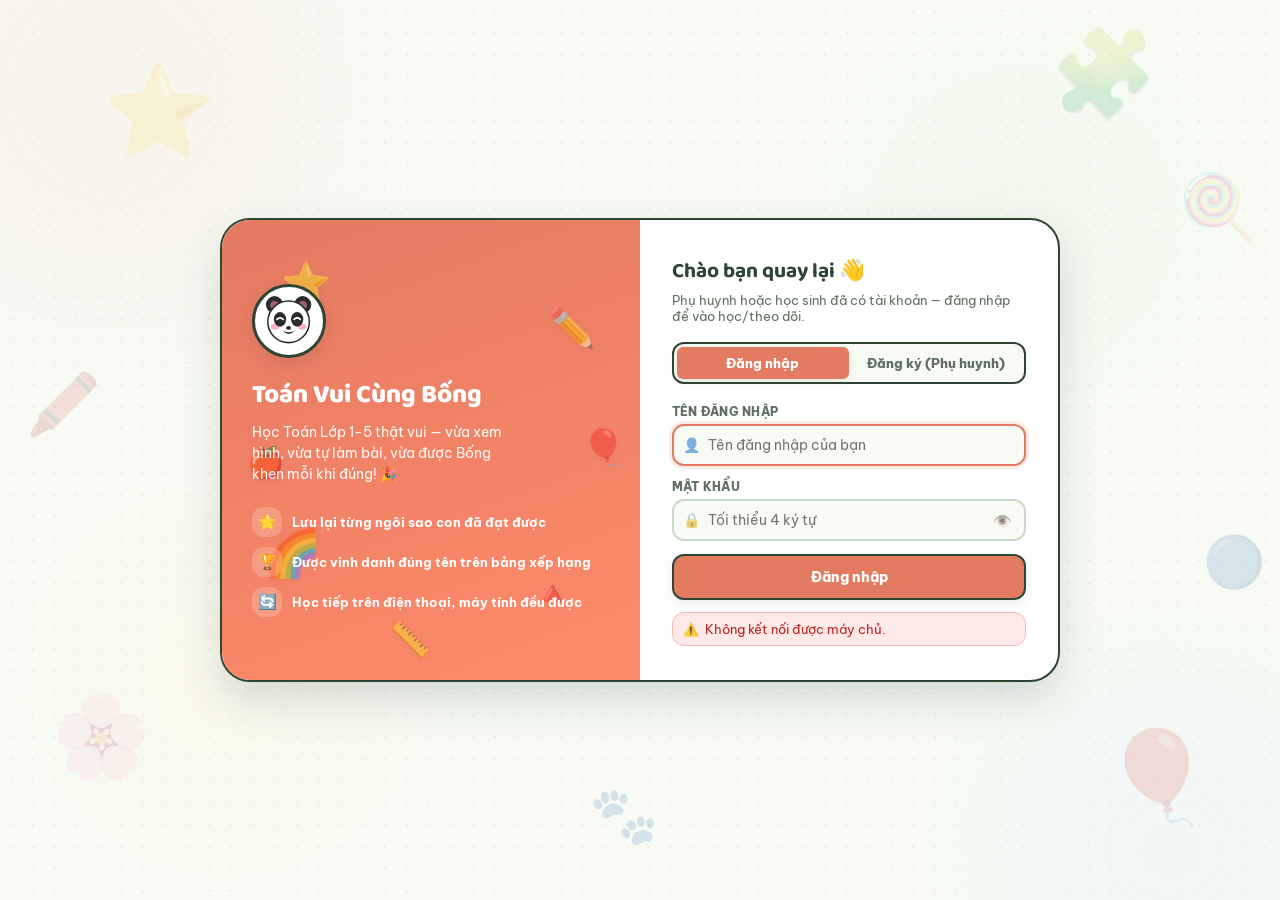
==== commit 5af71999: "Add files via upload" ====
--- a/index.html
+++ b/index.html
@@ -2,10 +2,10 @@
 <html lang="vi">
 <head>
     <meta charset="UTF-8">
-    <meta name="viewport" content="width=device-width, initial-scale=1.0">
-    <meta name="description" content="MathUniverse - Học Toán Tiểu Học bám sách Kết Nối Tri Thức Với Cuộc Sống. Học sinh tự làm bài, gõ đáp án và được chấm điểm ngay, có hình minh họa trực quan cho mọi dạng bài.">
-    <meta name="author" content="MathUniverse Team">
-    <title>MathUniverse - Học Toán Tiểu Học</title>
+    <meta name="viewport" content="width=device-width, initial-scale=1.0, viewport-fit=cover">
+    <meta name="description" content="Toán Vui Tiểu Học.">
+    <meta name="author" content="Toán Vui Team">
+    <title>Toán Vui Tiểu Học</title>
     <link rel="preconnect" href="https://fonts.googleapis.com">
     <link rel="preconnect" href="https://fonts.gstatic.com" crossorigin>
     <link href="https://fonts.googleapis.com/css2?family=Nunito:wght@400;600;700;800;900&family=JetBrains+Mono:wght@500;700&display=swap" rel="stylesheet">
@@ -68,7 +68,7 @@
 
             <!-- ===== MENU CHẾ ĐỘ QUIZ ===== -->
             <div id="menu-quiz" style="display:none;">
-                <div class="menu-group" id="quiz-grade-group">
+                <div class="menu-group">
                     <div class="menu-header" id="quiz-grade-menu-header">📝 Chọn Khối Lớp</div>
                     <button class="menu-item quiz-select" data-grade="1" onclick="chooseLevel('lop1', this)">🐣 Ôn Tập Lớp 1</button>
                     <div class="highscore-box" data-grade="1" id="highscore-lop1">Lớp 1: chưa có dữ liệu</div>
@@ -248,7 +248,7 @@
                 <span class="modal-title">🏆 Bảng Xếp Hạng Lớp Học</span>
                 <button class="modal-close" onclick="closeLeaderboard()" aria-label="Đóng">✕</button>
             </div>
-            <p class="stats-note">📌 Bảng này lưu điểm của những học sinh đã làm bài <strong>trên chính máy này</strong>. Nếu đổi thiết bị, bảng xếp hạng sẽ không đồng bộ (vì web không có server).</p>
+            <p class="stats-note">📌 Đây là bảng xếp hạng <strong>chung của tất cả học sinh</strong>, đồng bộ qua tài khoản — dù đổi thiết bị, điểm của bạn vẫn còn nguyên khi đăng nhập lại.</p>
             <div class="lb-filter">
                 <button class="fc-filter-btn active" data-level="all" onclick="filterLeaderboard('all', this)">Tất Cả</button>
                 <button class="fc-filter-btn" data-level="lop1" onclick="filterLeaderboard('lop1', this)">Lớp 1</button>
@@ -328,8 +328,7 @@
     <script src="db-sync.js"></script>
     <script src="auth-ui.js"></script>
     <script src="usage-guard.js"></script>
-    <!-- Bảng Điều Khiển Phụ Huynh giờ là 1 trang riêng (parent.html + parent.js),
-         không còn nạp chung vào trang học sinh này nữa. -->
+ 
 </body>
 
 </html>
--- a/style.css
+++ b/style.css
@@ -1,6 +1,5 @@
 @import url('https://fonts.googleapis.com/css2?family=Baloo+2:wght@500;600;700;800&family=Be+Vietnam+Pro:wght@400;500;600;700;800;900&family=JetBrains+Mono:wght@500;700&display=swap');
 
-/* ===== DESIGN TOKENS — "VỞ BÀI TẬP SỐ" (DIGITAL NOTEBOOK) ===== */
 :root {
     /* --- Nền giấy & mực --- */
     --white:    #ffffff;
@@ -80,19 +79,7 @@
 }
 
 /* ===== NAVBAR ===== */
-.navbar {
-    width: 100%;
-    height: 68px;
-    background: var(--white);
-    display: flex;
-    align-items: center;
-    justify-content: space-between;
-    padding: 0 28px;
-    border-bottom: 3px solid var(--outline);
-    z-index: 100;
-    position: relative;
-    flex-shrink: 0;
-}
+/* .navbar — hợp nhất tại 1 nơi duy nhất, xem khối "FOREST STUDY THEME" bên dưới (đã từng có 2 khối .navbar trùng lặp/đè nhau ở đây, gây khó bảo trì). */
 
 .nav-left { display: flex; align-items: center; gap: 4px; }
 
@@ -1177,7 +1164,12 @@
 }
 @media (max-width: 520px) {
     .mode-switch { display: none; }
-    .navbar { padding: 0 14px; }
+    .navbar {
+        padding: 10px 14px;
+        padding-top: calc(10px + env(safe-area-inset-top, 0px));
+        padding-left: calc(14px + env(safe-area-inset-left, 0px));
+        padding-right: calc(14px + env(safe-area-inset-right, 0px));
+    }
     .formula-panel { padding: 20px 14px; border-radius: var(--r-lg); }
     .quiz-header { flex-wrap: wrap; gap: 6px; }
     .input-area.row { flex-wrap: wrap; }
@@ -1200,18 +1192,41 @@
     .nav-actions { gap: 6px; flex-shrink: 1; min-width: 0; overflow-x: auto; scrollbar-width: none; }
     .nav-actions::-webkit-scrollbar { display: none; }
     .nav-stats-btn {
-        padding: 0; width: 34px; height: 34px; border-radius: var(--r-full);
-        justify-content: center; flex-shrink: 0;
+        padding: 0 10px 0 8px; width: auto; min-width: 34px; height: 34px;
+        border-radius: var(--r-full); justify-content: center; flex-shrink: 0; gap: 4px;
     }
     .nav-icon-group { gap: 2px; padding: 2px; flex-shrink: 0; }
     .nav-icon-group .darkmode-btn { width: 30px; height: 30px; font-size: 0.85rem; }
 }
+/* ================================================================
+   Ở dải rộng ~360-420px (đa số điện thoại phổ thông) — đúng dải mà
+   comment phía trên đã cảnh báo "gây tràn/che icon cuối" — logo +
+   chữ "Toán Vui" + cụm nút bên phải (🐾 Rừng Xanh, 🔊 âm thanh, huy
+   hiệu Đổi Lớp "bạn thú", avatar Đăng xuất) CỘNG LẠI vẫn rộng hơn màn
+   hình, khiến .nav-actions phải dựa vào overflow-x:auto để không vỡ
+   layout. Nhưng cuộn ngang "âm thầm" như vậy khiến các em nhỏ không
+   biết phải vuốt để thấy huy hiệu Đổi Lớp / avatar tài khoản — coi
+   như các nút đó "bị che, không ấn được" (đúng lỗi người dùng báo).
+   Ẩn bớt CHỮ "Toán Vui" (chỉ giữ icon linh vật Bống) để giải phóng đủ
+   chỗ cho cụm nút bên phải luôn nằm gọn trong màn hình, không cần
+   cuộn ngang nữa — thương hiệu vẫn nhận ra qua icon + màu sắc quen
+   thuộc, không mất hẳn.
+   ================================================================ */
+@media (max-width: 420px) {
+    .letters { display: none; }
+    .logo { gap: 0; }
+}
 @media (max-width: 380px) {
-    .navbar { padding: 0 10px; }
+    .navbar {
+        padding: 8px 10px;
+        padding-top: calc(8px + env(safe-area-inset-top, 0px));
+        padding-left: calc(10px + env(safe-area-inset-left, 0px));
+        padding-right: calc(10px + env(safe-area-inset-right, 0px));
+    }
     .hamburger { width: 32px; height: 32px; margin-right: 4px; }
     .logo::before { width: 30px; height: 30px; font-size: 0.95rem; }
     .letters span { font-size: 1rem; }
-    .nav-stats-btn { width: 32px; height: 32px; }
+    .nav-stats-btn { width: auto; min-width: 32px; height: 32px; padding: 0 8px 0 7px; }
     .nav-icon-group .darkmode-btn { width: 28px; height: 28px; }
 }
 .darkmode-btn {
@@ -1358,9 +1373,25 @@
    ".mu-object-op" — hàng minh hoạ vật thể/số để cộng/trừ/so sánh
    (VD: "🍊🍊🍊🍊 ⚖️ 🍊🍊🍊🍊🍊🍊"). Trước đây KHÔNG có CSS gì cả nên
    .mu-object-row (vốn là <div>, mặc định xuống dòng) bị tách thành 2
-   dòng riêng, dấu ở giữa trôi lệch — đúng lỗi trong ảnh người dùng gửi.
-   Giờ ép cả cụm nằm 1 hàng ngang, canh giữa, chỉ xuống dòng nếu màn
-   quá hẹp không còn cách nào khác.
+   dòng riêng, dấu ở giữa trôi lệch.
+
+   Bản sửa sau đó ép flex-wrap: nowrap để 2 SVG (băng phân số...) luôn
+   nằm gọn 1 hàng — nhưng lại gây ra lỗi MỚI: khi số lượng vật thể emoji
+   nhiều (thường gặp ở Lớp 1&2, vd. 7-8 quả táo mỗi bên), ép cả cụm nằm
+   1 hàng ngang CỨNG khiến nó tràn hẳn ra ngoài màn hình điện thoại và
+   bị mất/cắt (đúng lỗi "câu hỏi bị đưa ra ngoài, không nhìn được").
+
+   Giờ cho phép CẢ .mu-object-op LẪN .mu-object-row tự xuống dòng khi
+   không đủ chỗ (flex-wrap: wrap) thay vì tràn ra ngoài:
+   - .mu-object-op wrap: nếu 2 vế (trái/dấu/phải) không đủ chỗ nằm
+     chung 1 hàng, cả cụm bên phải sẽ tự xuống dòng dưới, không tràn.
+   - .mu-object-row wrap: nếu ngay trong 1 vế đã có quá nhiều emoji để
+     vừa 1 hàng (dù màn hình đã chia đôi cho .mu-object-op ở trên),
+     các emoji thừa tự xuống dòng thứ 2 trong CHÍNH vế đó, không đẩy
+     lệch hẳn ra ngoài khung nhìn.
+   Trường hợp 2 SVG cạnh nhau (băng phân số...) không bị ảnh hưởng vì
+   .geo-svg đã có max-width riêng (xem bên dưới) nên gần như không bao
+   giờ cần wrap.
    ================================================================ */
 .mu-object-op {
     display: flex;
@@ -1369,12 +1400,15 @@
     flex-wrap: wrap;
     gap: 14px;
     margin: 10px 0 16px;
+    max-width: 100%;
 }
 .mu-object-row {
     display: inline-flex;
-    flex-wrap: nowrap;
-    align-items: center;
+    flex-wrap: wrap;
+    align-items: center;
+    justify-content: center;
     gap: 4px;
+    max-width: 100%;
 }
 .mu-obj { font-size: 1.7rem; line-height: 1; }
 .mu-obj.mu-obj-removed { opacity: .3; text-decoration: line-through; }
@@ -1389,11 +1423,43 @@
 }
 .mu-obj-note { width: 100%; text-align: center; font-size: 0.85rem; color: var(--text-3); margin-top: 2px; }
 
+/* SVG minh họa đặt trong .mu-object-op (2 hình cạnh nhau để cộng/so sánh —
+   VD: 2 băng phân số, 2 khối nhóm hàng số). Mỗi SVG mặc định rộng tới
+   320px (.geo-svg) — 2 cái 320px cạnh nhau CHẮC CHẮN không đủ chỗ trên điện
+   thoại, luôn bị đẩy xuống 2 dòng lệch nhau (đúng lỗi trong ảnh người dùng
+   gửi: băng 2/4 và băng 1/4 tách thành 2 hàng riêng). Giới hạn nhỏ lại để
+   cặp hình luôn nằm gọn 1 hàng, không phụ thuộc màn hình rộng hay hẹp.
+*/
+.mu-object-op .geo-svg { max-width: 150px; flex: 1 1 0; min-width: 0; }
+
 @media (max-width: 480px) {
-    .mu-object-op { gap: 8px; }
+    .mu-object-op { gap: 6px; }
     .mu-obj { font-size: 1.35rem; }
     .mu-obj-sign { font-size: 1.2rem; }
     .mu-big-number { font-size: 1.5rem; padding: 6px 14px; }
+    .mu-object-op .geo-svg { max-width: 92px; }
+}
+
+/* ================================================================
+   BẢNG SO SÁNH SỐ THẬP PHÂN THEO HÀNG (decimalCompareTableHTML) —
+   lớp 5, minh họa đúng lỗi sai "so phần thập phân như số tự nhiên".
+   ================================================================ */
+.mu-dec-table {
+    border-collapse: collapse; margin: 10px auto 4px; font-family: 'JetBrains Mono', monospace;
+}
+.mu-dec-table th {
+    font-size: 0.72rem; font-weight: 700; color: var(--text-3, #9ca3af);
+    padding: 2px 8px; text-transform: uppercase;
+}
+.mu-dec-table td {
+    border: 2px solid var(--border, #e5e7eb); padding: 8px 12px;
+    font-size: 1.15rem; font-weight: 800; text-align: center; color: var(--text, #1e1b4b);
+}
+.mu-dec-table td.mu-dec-comma { border: none; font-weight: 900; padding: 8px 2px; }
+.mu-dec-table td.mu-dec-int { background: var(--blue-lt, #ede9fe); border-color: var(--blue, #4f46e5); }
+.mu-dec-table .mu-dec-empty { opacity: 0.35; }
+@media (max-width: 480px) {
+    .mu-dec-table td { padding: 6px 8px; font-size: 1rem; }
 }
 
 /* ================================================================
@@ -1601,11 +1667,22 @@
 }
 
 .navbar {
-    height: 64px;
-    padding: 0 22px;
+    width: 100%;
+    min-height: 64px;
+    display: flex;
+    align-items: center;
+    justify-content: space-between;
+    flex-wrap: nowrap;
+    padding: 10px 22px;
+    padding-top: calc(10px + env(safe-area-inset-top, 0px));
+    padding-left: calc(22px + env(safe-area-inset-left, 0px));
+    padding-right: calc(22px + env(safe-area-inset-right, 0px));
     background: rgba(255,255,255,.96);
     border-bottom: 1px solid var(--border);
     box-shadow: 0 2px 10px rgba(54,86,56,.06);
+    z-index: 100;
+    position: relative;
+    flex-shrink: 0;
 }
 
 .hamburger {
@@ -1853,6 +1930,12 @@
     box-shadow: var(--shadow-md);
 }
 .mu-choice-btn:disabled { opacity: .6; cursor: default; transform: none; }
+.mu-compare-btn {
+    min-width: 76px;
+    min-height: 56px;
+    font-size: 1.8rem;
+    line-height: 1;
+}
 .mu-practice-read-btn {
     display: inline-flex;
     align-items: center;
@@ -3011,3 +3094,110 @@
     border-width: 2.5px;
     animation: mu-pop-in 0.3s var(--ease-bounce, ease) both;
 }
+/* ================================================================
+   FIX: TRÀN VIỀN TRÊN ĐIỆN THOẠI — Nhiệm Vụ Hôm Nay & Ôn Tập
+   Đặt CUỐI file (không phải để đẹp) — ở trên có vài khối .navbar /
+   .formula-panel / .quiz-question KHÔNG nằm trong @media (phần
+   "FOREST STUDY THEME") lại đứng SAU các khối mobile trong
+   @media(max-width:520px)/(380px), nên chúng đè mất padding/độ rộng
+   đã thu gọn cho điện thoại (CSS cùng độ ưu tiên thì quy tắc đứng
+   sau thắng, không liên quan gì đến @media hay không). Hậu quả: trên
+   máy hẹp, navbar + khung câu hỏi bị kéo về bề rộng "desktop", phần
+   dư bị cắt cụt ở mép phải vì body dùng overflow:hidden (không cuộn
+   ngang được) — đúng lỗi trong ảnh người dùng gửi. Khối này nằm sau
+   cùng nên luôn thắng, khôi phục đúng layout gọn cho điện thoại.
+   ================================================================ */
+html, body { max-width: 100%; overflow-x: hidden; }
+
+/* FIX: chữ đề bài bị bẻ vụn từng từ thành lưới ô nhỏ khi bật "Nghe đề".
+   Nguyên nhân: quiz.js bọc mỗi từ trong <span class="tts-word"> để tô
+   sáng lúc đọc, nhưng .quiz-question là display:flex và KHÔNG có
+   flex-wrap — trình duyệt ép toàn bộ từ nằm 1 hàng rồi co nhỏ từng từ
+   lại, làm từ dài bị vỡ chữ. Chỉ cần cho phép các từ xuống dòng bình
+   thường như văn bản thường là hết lỗi (không giới hạn theo màn hình
+   nào, vì lỗi này xảy ra ở mọi bề rộng khi bật đọc đề). */
+.quiz-question,
+#quiz-panels #quiz-active .quiz-question,
+body.mu-simple-mode .mu-practice-q {
+    flex-wrap: wrap !important;
+    row-gap: 2px;
+}
+.tts-word { display: inline-block; }
+
+@media (max-width: 520px) {
+    .navbar {
+        flex-wrap: wrap !important;
+        row-gap: 6px;
+        min-height: auto !important;
+        padding: 8px 12px !important;
+        padding-top: calc(8px + env(safe-area-inset-top, 0px)) !important;
+        padding-left: calc(12px + env(safe-area-inset-left, 0px)) !important;
+        padding-right: calc(12px + env(safe-area-inset-right, 0px)) !important;
+    }
+    .nav-left { min-width: 0; }
+    .nav-actions {
+        min-width: 0;
+        max-width: 100%;
+        flex-wrap: nowrap;
+        overflow-x: auto;
+        -webkit-overflow-scrolling: touch;
+    }
+
+    .formula-panel {
+        width: 100% !important;
+        max-width: 100% !important;
+        padding: 16px 14px !important;
+        box-sizing: border-box;
+    }
+
+    #quiz-panels #quiz-active,
+    #quiz-active {
+        width: 100% !important;
+        max-width: 100% !important;
+        padding: 14px 14px 18px !important;
+        box-sizing: border-box;
+        overflow-x: hidden;
+    }
+
+    .quiz-header {
+        flex-wrap: wrap;
+        gap: 6px;
+        width: 100%;
+    }
+
+    .quiz-question,
+    #quiz-panels #quiz-active .quiz-question,
+    body.mu-simple-mode .mu-practice-q {
+        width: 100%;
+        max-width: 100%;
+        box-sizing: border-box;
+        font-size: 1rem !important;
+        padding: 14px 16px !important;
+        white-space: normal !important;
+        overflow-wrap: break-word;
+        word-break: break-word;
+    }
+
+    .mu-practice-visual,
+    .mu-choice-row {
+        max-width: 100%;
+        flex-wrap: wrap;
+    }
+
+    .daily-mission-card,
+    .daily-mission-main {
+        max-width: 100%;
+        width: 100%;
+        min-width: 0;
+        box-sizing: border-box;
+    }
+}
+
+@media (max-width: 380px) {
+    .navbar { padding: 6px 8px !important; }
+    .quiz-question,
+    #quiz-panels #quiz-active .quiz-question {
+        font-size: 0.92rem !important;
+        padding: 12px 14px !important;
+    }
+}
